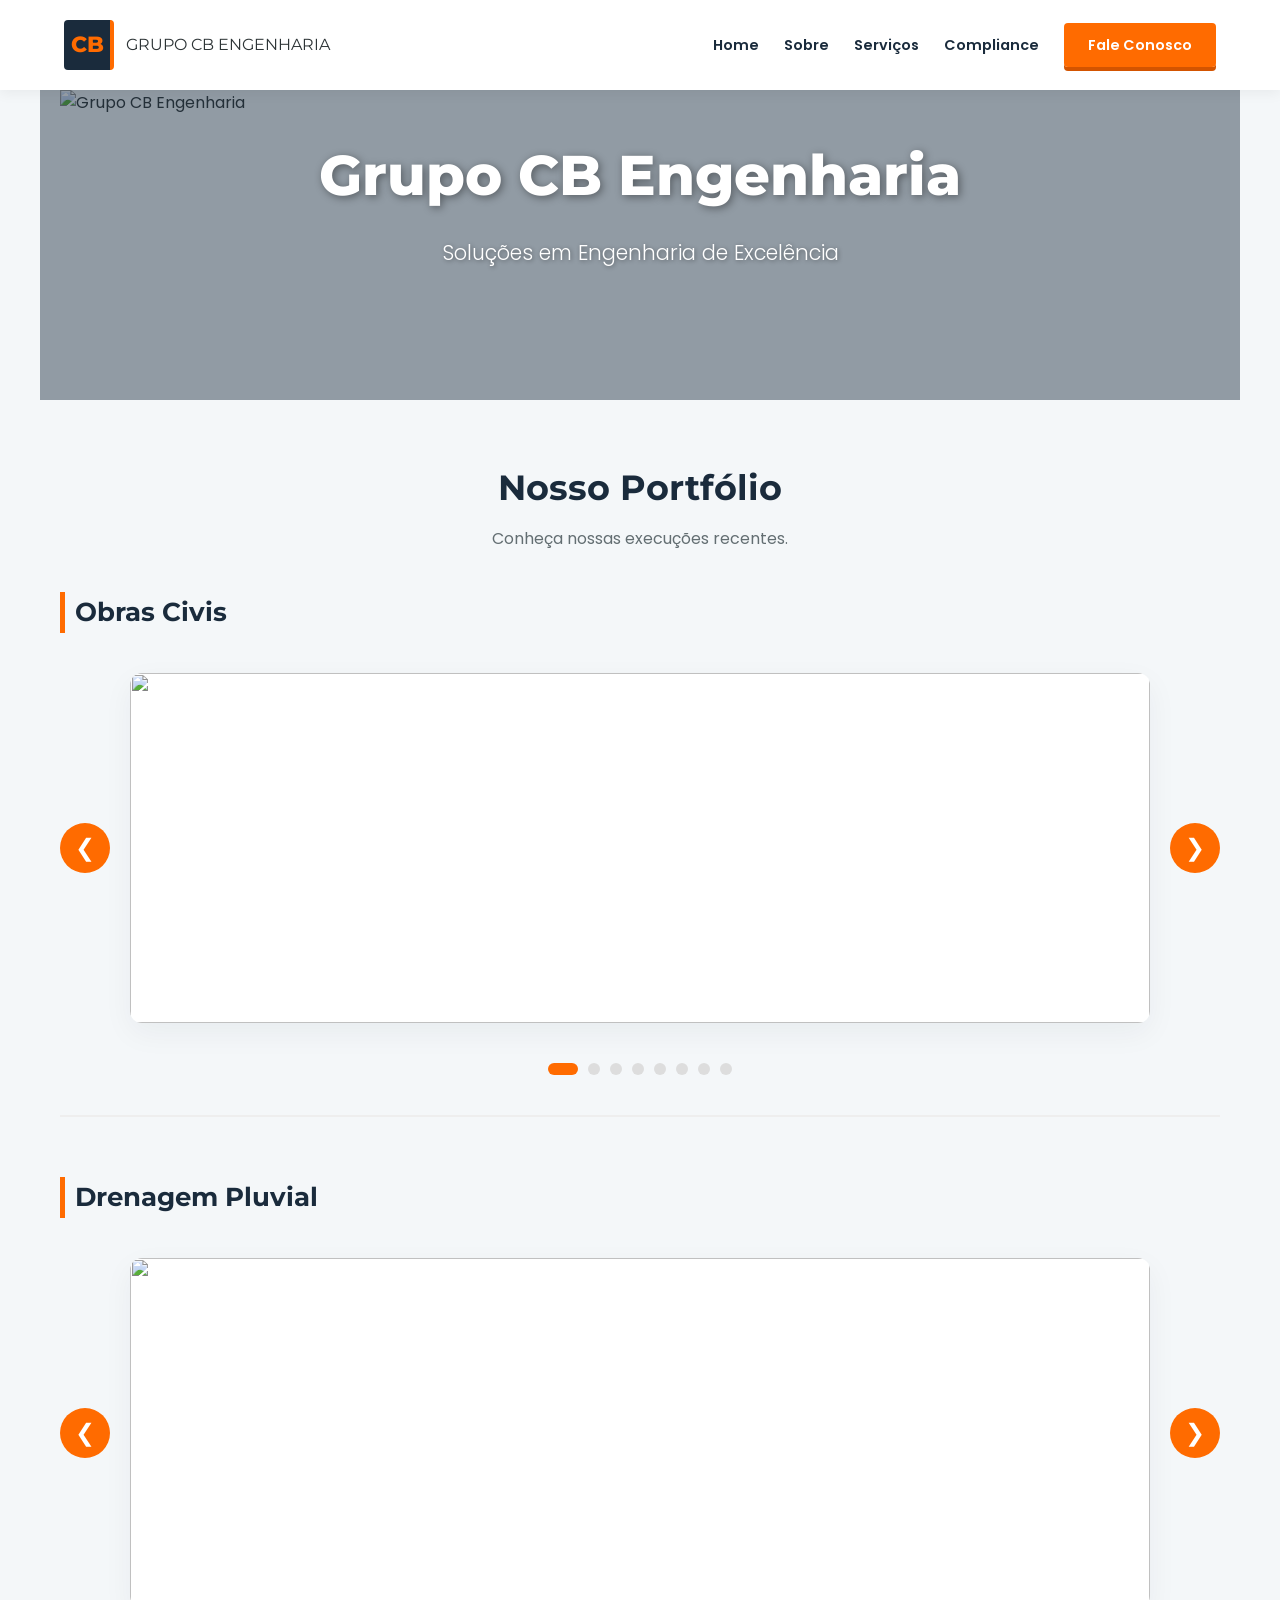
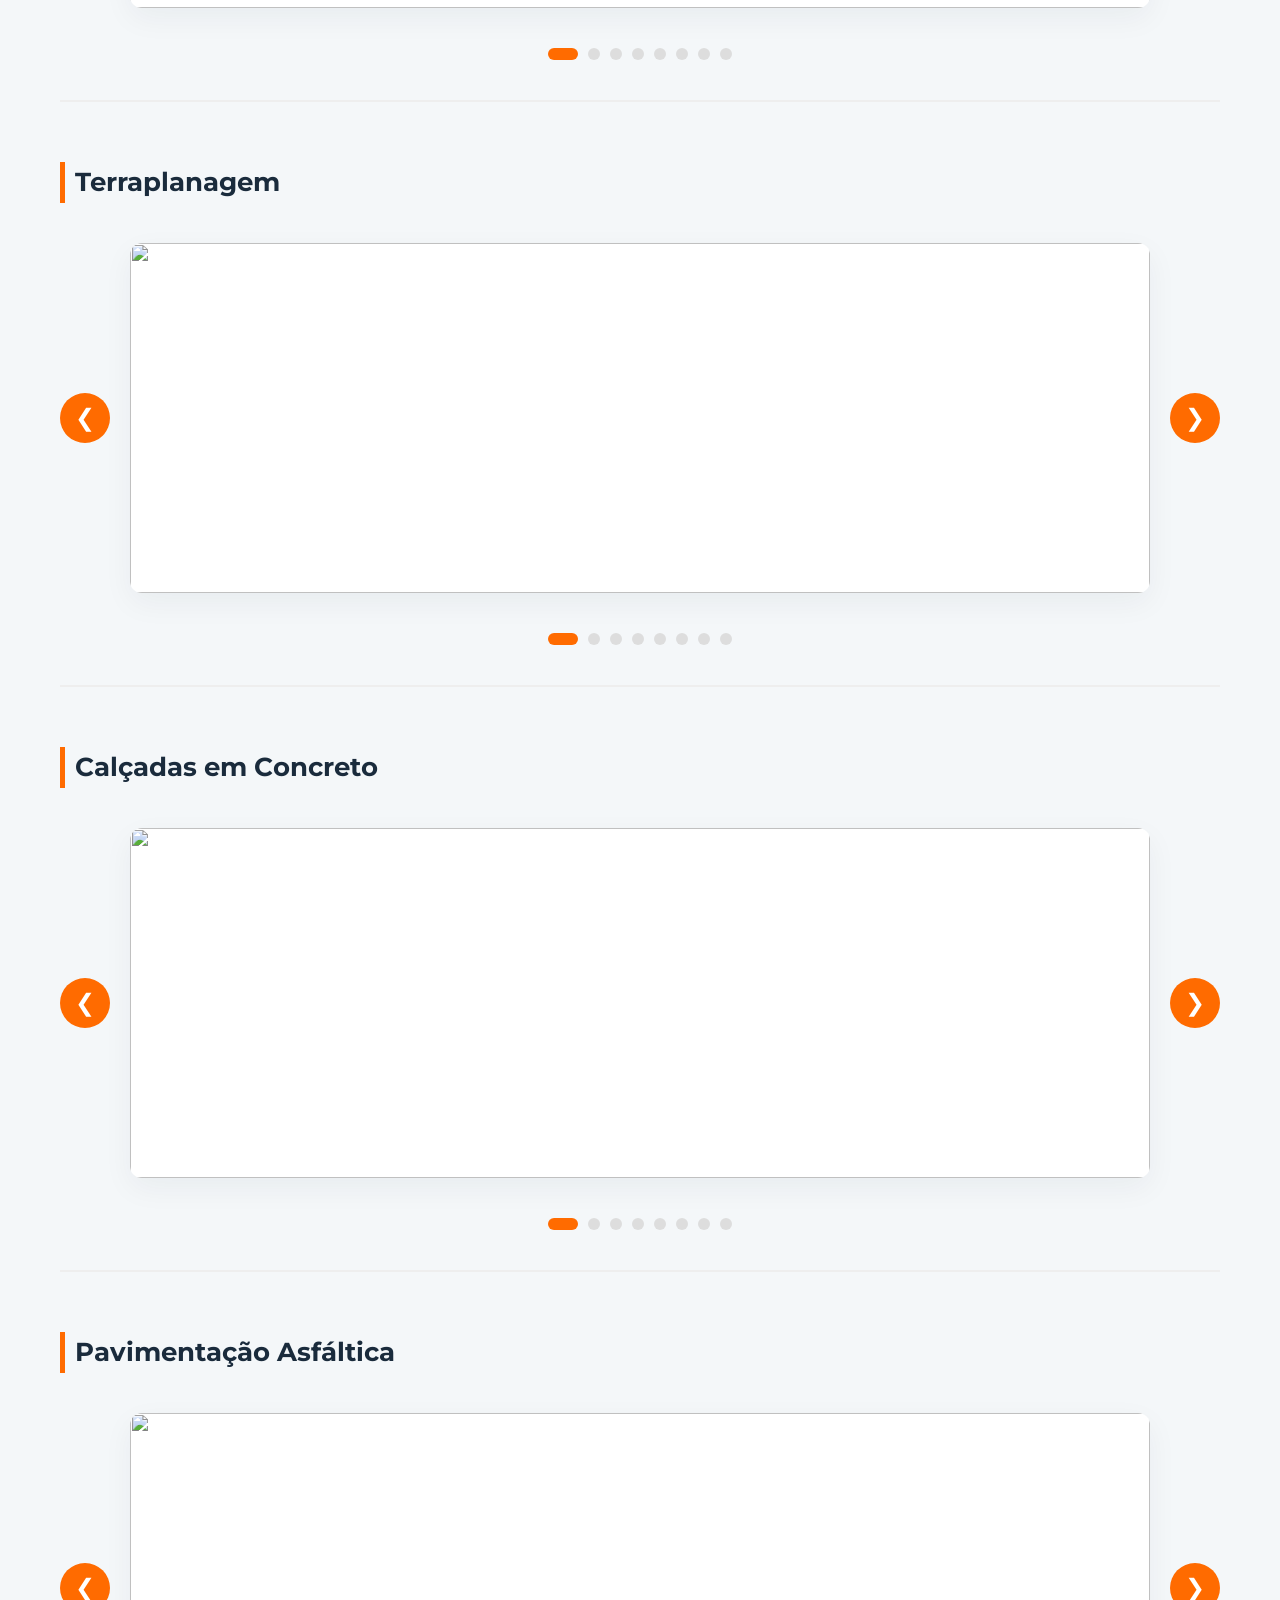
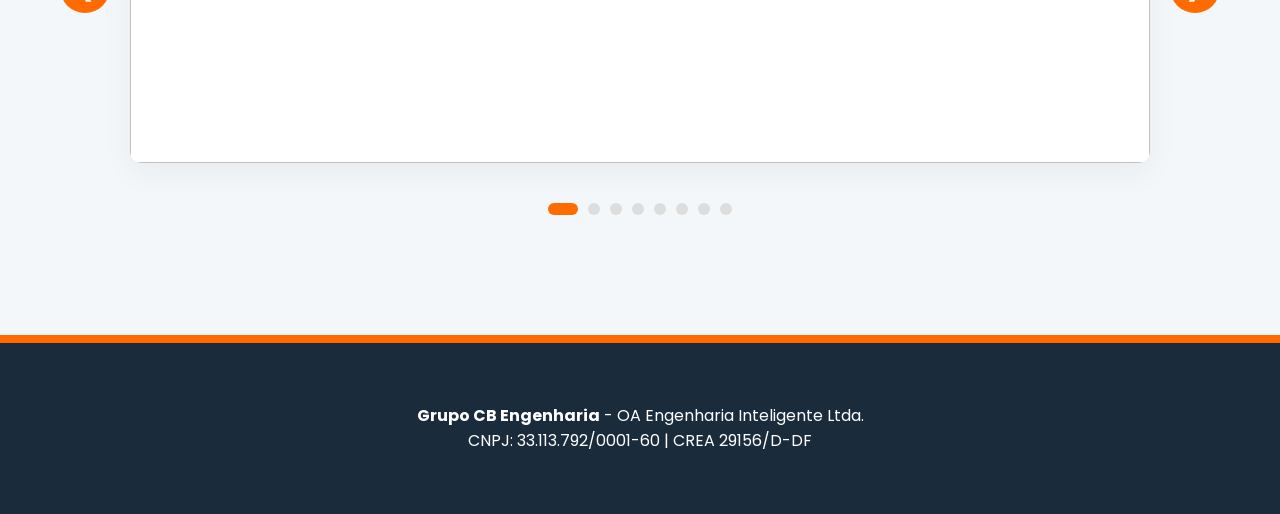
==== index.html @ 95f7a1bd "Create index.html" ====
<!DOCTYPE html>
<html lang="pt-br">
<head>
  <meta charset="UTF-8">
  <meta name="viewport" content="width=device-width, initial-scale=1.0">
  <title>Portfólio de Obras Técnicas | Grupo CB Engenharia</title>
  <link rel="stylesheet" href="css/style.css">
</head>
<body>

<header>
  <nav>
    <div class="logo">
      <span class="logo-box">CB</span> Grupo CB Engenharia
    </div>

    <ul class="nav-links">
      <li><a href="index.html">Home</a></li>
      <li><a href="sobre.html">Sobre</a></li>
      <li><a href="servicos.html">Serviços</a></li>
      <li><a href="compliance.html">Compliance</a></li>
      <li><a href="contato.html" class="cta-nav">Fale Conosco</a></li>
    </ul>

    <!-- HAMBURGUER -->
    <div class="hamburger" onclick="toggleMenu()">
      <span></span>
      <span></span>
      <span></span>
    </div>
  </nav>
</header>

<!-- BANNER -->
<section class="banner">
  <img src="img/banner.jpeg" alt="Grupo CB Engenharia">
  <div class="banner-overlay">
    <h1>Grupo CB Engenharia</h1>
    <p>Soluções em Engenharia de Excelência</p>
  </div>
</section>

<section>
  <h2>Nosso Portfólio</h2>
  <p class="section-subtitle">Conheça nossas execuções recentes.</p>

  <!-- OBRAS CIVIS -->
  <div class="portfolio-group">
    <h3 class="group-title">Obras Civis</h3>
    <div class="carousel-container">
      <button class="carousel-btn prev" onclick="moveCarousel(-1,'carousel-1')">❮</button>
      <div class="carousel-wrapper">
        <div class="carousel" id="carousel-1">
          <div class="carousel-item"><img src="img/obras-civis-01.jpeg"></div>
          <div class="carousel-item"><img src="img/obras-civis-02.jpeg"></div>
          <div class="carousel-item"><img src="img/obras-civis-03.jpeg"></div>
          <div class="carousel-item"><img src="img/obras-civis-04.jpeg"></div>
          <div class="carousel-item"><img src="img/obras-civis-05.jpeg"></div>
          <div class="carousel-item"><img src="img/obras-civis-06.jpeg"></div>
          <div class="carousel-item"><img src="img/obras-civis-07.jpeg"></div>
          <div class="carousel-item"><img src="img/obras-civis-08.jpeg"></div>
        </div>
      </div>
      <button class="carousel-btn next" onclick="moveCarousel(1,'carousel-1')">❯</button>
    </div>
    <div class="carousel-indicators" id="indicators-1"></div>
  </div>

  <!-- DRENAGEM -->
  <div class="portfolio-group">
    <h3 class="group-title">Drenagem Pluvial</h3>
    <div class="carousel-container">
      <button class="carousel-btn prev" onclick="moveCarousel(-1,'carousel-2')">❮</button>
      <div class="carousel-wrapper">
        <div class="carousel" id="carousel-2">
          <div class="carousel-item"><img src="img/drenagem-01.jpeg"></div>
          <div class="carousel-item"><img src="img/drenagem-02.jpeg"></div>
          <div class="carousel-item"><img src="img/drenagem-03.jpeg"></div>
          <div class="carousel-item"><img src="img/drenagem-04.jpeg"></div>
          <div class="carousel-item"><img src="img/drenagem-05.jpeg"></div>
          <div class="carousel-item"><img src="img/drenagem-06.jpeg"></div>
          <div class="carousel-item"><img src="img/drenagem-07.jpeg"></div>
          <div class="carousel-item"><img src="img/drenagem-08.jpeg"></div>
        </div>
      </div>
      <button class="carousel-btn next" onclick="moveCarousel(1,'carousel-2')">❯</button>
    </div>
    <div class="carousel-indicators" id="indicators-2"></div>
  </div>

  <!-- TERRAPLANAGEM -->
  <div class="portfolio-group">
    <h3 class="group-title">Terraplanagem</h3>
    <div class="carousel-container">
      <button class="carousel-btn prev" onclick="moveCarousel(-1,'carousel-3')">❮</button>
      <div class="carousel-wrapper">
        <div class="carousel" id="carousel-3">
          <div class="carousel-item"><img src="img/terraplanagem-01.jpeg"></div>
          <div class="carousel-item"><img src="img/terraplanagem-02.jpeg"></div>
          <div class="carousel-item"><img src="img/terraplanagem-03.jpeg"></div>
          <div class="carousel-item"><img src="img/terraplanagem-04.jpeg"></div>
          <div class="carousel-item"><img src="img/terraplanagem-05.jpeg"></div>
          <div class="carousel-item"><img src="img/terraplanagem-06.jpeg"></div>
          <div class="carousel-item"><img src="img/terraplanagem-07.jpeg"></div>
          <div class="carousel-item"><img src="img/terraplanagem-08.jpeg"></div>
        </div>
      </div>
      <button class="carousel-btn next" onclick="moveCarousel(1,'carousel-3')">❯</button>
    </div>
    <div class="carousel-indicators" id="indicators-3"></div>
  </div>

  <!-- CALÇADAS -->
  <div class="portfolio-group">
    <h3 class="group-title">Calçadas em Concreto</h3>
    <div class="carousel-container">
      <button class="carousel-btn prev" onclick="moveCarousel(-1,'carousel-4')">❮</button>
      <div class="carousel-wrapper">
        <div class="carousel" id="carousel-4">
          <div class="carousel-item"><img src="img/calcadas-01.jpeg"></div>
          <div class="carousel-item"><img src="img/calcadas-02.jpeg"></div>
          <div class="carousel-item"><img src="img/calcadas-03.jpeg"></div>
          <div class="carousel-item"><img src="img/calcadas-04.jpeg"></div>
          <div class="carousel-item"><img src="img/calcadas-05.jpeg"></div>
          <div class="carousel-item"><img src="img/calcadas-06.jpeg"></div>
          <div class="carousel-item"><img src="img/calcadas-07.jpeg"></div>
          <div class="carousel-item"><img src="img/calcadas-08.jpeg"></div>
        </div>
      </div>
      <button class="carousel-btn next" onclick="moveCarousel(1,'carousel-4')">❯</button>
    </div>
    <div class="carousel-indicators" id="indicators-4"></div>
  </div>

  <!-- ASFALTO -->
  <div class="portfolio-group">
    <h3 class="group-title">Pavimentação Asfáltica</h3>
    <div class="carousel-container">
      <button class="carousel-btn prev" onclick="moveCarousel(-1,'carousel-5')">❮</button>
      <div class="carousel-wrapper">
        <div class="carousel" id="carousel-5">
          <div class="carousel-item"><img src="img/asfalto-01.jpeg"></div>
          <div class="carousel-item"><img src="img/asfalto-02.jpeg"></div>
          <div class="carousel-item"><img src="img/asfalto-03.jpeg"></div>
          <div class="carousel-item"><img src="img/asfalto-04.jpeg"></div>
          <div class="carousel-item"><img src="img/asfalto-05.jpeg"></div>
          <div class="carousel-item"><img src="img/asfalto-06.jpeg"></div>
          <div class="carousel-item"><img src="img/asfalto-07.jpeg"></div>,.mkpç0lo9kp0kp0o9
          <div class="carousel-item"><img src="img/asfalto-08.jpeg"></div>.;,.; ,.
        </div>
      </div>
      <button class="carousel-btn next" onclick="moveCarousel(1,'carousel-5')">❯</button>
    </div>
    <div class="carousel-indicators" id="indicators-5"></div>
  </div>
</section>

<footer>
  <p><strong>Grupo CB Engenharia</strong> - OA Engenharia Inteligente Ltda.</p>
  <p>CNPJ: 33.113.792/0001-60 | CREA 29156/D-DF</p>
</footer>

<script src="js/carousel.js"></script>

<script>
  function toggleMenu() {
    document.querySelector('.nav-links').classList.toggle('active');
  }
</script>

</body>
</html>
---- css/style.css ----
/* style.css - Grupo CB Engenharia */

/* 1. Importação de Fontes */
@import url('https://fonts.googleapis.com/css2?family=Montserrat:wght@700;800&family=Poppins:wght@300;400;600&display=swap');

/* 2. Variáveis de Cor e Estilo */
:root {
    --primary: #1A2B3C;
    --secondary: #FF6B00;
    --bg-light: #F4F7F9;
    --white: #FFFFFF;
    --text-dark: #2D3436;
    --text-muted: #636E72;
    --shadow: 0 10px 30px rgba(26, 43, 60, 0.05);
    --transition: all 0.3s ease;
}

/* 3. Reset e Estilos Base */
* { 
    margin: 0; 
    padding: 0; 
    box-sizing: border-box; 
}

body {
    font-family: 'Poppins', sans-serif;
    background-color: var(--bg-light);
    color: var(--text-dark);
    line-height: 1.6;
    overflow-x: hidden;
}

/* 4. Header & Navegação */
header {
    background: var(--white);
    box-shadow: 0 4px 12px rgba(0,0,0,0.05);
    position: sticky;
    top: 0;
    z-index: 1000;
}

nav {
    display: flex;
    justify-content: space-between;
    align-items: center;
    padding: 0 5%;
    height: 90px;
    max-width: 1300px;
    margin: 0 auto;
}

/* Logo Corporativa */
.logo {
    display: flex;
    align-items: center;
    gap: 12px;
    font-family: 'Montserrat', sans-serif;
    text-transform: uppercase;
    text-decoration: none;
}

.logo-box {
    background: var(--primary);
    color: var(--secondary);
    width: 50px;
    height: 50px;
    display: flex;
    align-items: center;
    justify-content: center;
    font-size: 1.4rem;
    font-weight: 800;
    border-radius: 4px;
    border-right: 4px solid var(--secondary);
}

.logo-text {
    line-height: 1.1;
    color: var(--primary);
    font-weight: 800;
    font-size: 1.3rem;
    letter-spacing: -1px;
}

.logo-text span {
    display: block;
    font-size: 0.75rem;
    font-weight: 400;
    letter-spacing: 2px;
    color: var(--secondary);
}

/* Menu */
.nav-links {
    display: flex;
    list-style: none;
    gap: 25px;
    align-items: center;
}

.nav-links a {
    text-decoration: none;
    color: var(--primary);
    font-weight: 600;
    font-size: 0.9rem;
    transition: var(--transition);
    position: relative;
}

.nav-links a:not(.cta-nav)::after {
    content: '';
    position: absolute;
    width: 0;
    height: 2px;
    bottom: -5px;
    left: 0;
    background-color: var(--secondary);
    transition: var(--transition);
}

.nav-links a:hover { color: var(--secondary); }
.nav-links a:hover::after { width: 100%; }

.cta-nav {
    background: var(--secondary);
    color: var(--white) !important;
    padding: 12px 24px;
    border-radius: 4px;
    font-weight: 600;
    box-shadow: 0 4px 0 #d35400;
}

/* 5. Seções e Estrutura */
section {
    max-width: 1200px;
    margin: 60px auto;
    padding: 0 20px;
}

h2 {
    font-family: 'Montserrat', sans-serif;
    font-weight: 700;
    font-size: 2.2rem;
    color: var(--primary);
    text-align: center;
    margin-bottom: 10px;
}

.section-subtitle {
    text-align: center;
    color: var(--text-muted);
    max-width: 600px;
    margin: 0 auto 40px;
    font-size: 1rem;
}

/* 6. GRID DE OBRAS (ESTILO QUADRADINHO) */
.obras-container {
    display: grid;
    grid-template-columns: repeat(auto-fill, minmax(220px, 1fr));
    gap: 20px;
}

.card-obra {
    background: var(--white);
    border-radius: 12px;
    overflow: hidden;
    box-shadow: var(--shadow);
    transition: var(--transition);
    border: 1px solid #eee;
}

.card-obra:hover {
    transform: translateY(-5px);
    border-color: var(--secondary);
}

.card-obra img {
    width: 100%;
    aspect-ratio: 1 / 1;
    object-fit: cover;
    display: block;
}

.card-obra-content {
    padding: 15px;
    text-align: center;
}

.card-obra-content h3 {
    font-size: 0.95rem;
    color: var(--primary);
    font-family: 'Montserrat', sans-serif;
    margin-bottom: 5px;
}

.card-obra-content p {
    font-size: 0.8rem;
    color: var(--text-muted);
}

/* 7. GRID DE SERVIÇOS (ESTILO CORPORATIVO) */
.grid-servicos {
    display: grid;
    grid-template-columns: repeat(auto-fit, minmax(300px, 1fr));
    gap: 30px;
}

.card-servico {
    background: var(--white);
    padding: 40px;
    border-radius: 8px;
    box-shadow: var(--shadow);
    transition: var(--transition);
    border-left: 5px solid var(--primary);
    position: relative;
    overflow: hidden;
}

.card-servico:hover {
    border-left-color: var(--secondary);
    transform: translateX(5px);
}

.servico-number {
    font-family: 'Montserrat', sans-serif;
    font-size: 5rem;
    font-weight: 800;
    color: rgba(26, 43, 60, 0.03);
    position: absolute;
    top: -5px;
    right: 10px;
    z-index: 1;
}

/* 8. Formulário e Outros */
.info-box {
    background: var(--white);
    padding: 40px;
    border-radius: 8px;
    box-shadow: var(--shadow);
}

form {
    display: flex;
    flex-direction: column;
    gap: 15px;
}

input, textarea {
    padding: 15px;
    border: 1px solid #ddd;
    border-radius: 4px;
    font-family: inherit;
}

button.submit {
    background: var(--primary);
    color: var(--white);
    border: none;
    padding: 15px;
    border-radius: 4px;
    cursor: pointer;
    font-weight: 600;
    transition: var(--transition);
}

button.submit:hover { background: var(--secondary); }

/* 9. Footer */
footer {
    background: var(--primary);
    color: var(--white);
    padding: 60px 20px;
    text-align: center;
    margin-top: 80px;
    border-top: 8px solid var(--secondary);
}

/* 10. Responsividade */
.hamburger { display: none; cursor: pointer; flex-direction: column; gap: 6px; }
.hamburger span { width: 30px; height: 3px; background: var(--primary); border-radius: 2px; }

@media (max-width: 992px) {
    .hamburger { display: flex; }
    .nav-links {
        display: none;
        flex-direction: column;
        position: absolute;
        top: 90px;
        left: 0;
        width: 100%;
        background: var(--white);
        padding: 40px;
        box-shadow: 0 10px 20px rgba(0,0,0,0.1);
        z-index: 100;
    }
    .nav-links.active { display: flex; }
}

/* Scroll lateral apenas em telas muito pequenas (celulares) */
@media (max-width: 600px) {
    .obras-container {
        display: flex;
        overflow-x: auto;
        scroll-snap-type: x mandatory;
        padding-bottom: 20px;
        gap: 15px;
    }
    .card-obra {
        min-width: 200px;
        scroll-snap-align: start;
    }
    /* Estilização da barrinha de scroll */
    .obras-container::-webkit-scrollbar { height: 4px; }
    .obras-container::-webkit-scrollbar-thumb { background: var(--secondary); border-radius: 10px; }
}


/* 11. BANNER RESPONSIVO */
.banner {
    position: relative;
    width: 100%;
    height: 500px;
    overflow: hidden;
    margin-top: -90px;
    padding-top: 90px;
}

.banner img {
    width: 100%;
    height: 100%;
    object-fit: cover;
    display: block;
}

.banner-overlay {
    position: absolute;
    top: 0;
    left: 0;
    width: 100%;
    height: 100%;
    background: rgba(26, 43, 60, 0.5);
    display: flex;
    flex-direction: column;
    justify-content: center;
    align-items: center;
    text-align: center;
    color: var(--white);
    z-index: 10;
}

.banner-overlay h1 {
    font-family: 'Montserrat', sans-serif;
    font-size: 3.5rem;
    font-weight: 800;
    margin-bottom: 15px;
    text-shadow: 2px 2px 8px rgba(0, 0, 0, 0.3);
}

.banner-overlay p {
    font-size: 1.3rem;
    font-weight: 300;
    text-shadow: 1px 1px 4px rgba(0, 0, 0, 0.3);
}


/* 11. BANNER RESPONSIVO */
.banner {
    position: relative;
    width: 100%;
    height: 400px;
    overflow: hidden;
}

.banner img {
    width: 100%;
    height: 100%;
    object-fit: cover;
    display: block;
}

.banner-overlay {
    position: absolute;
    top: 0;
    left: 0;
    width: 100%;
    height: 100%;
    background: rgba(26, 43, 60, 0.45);
    display: flex;
    flex-direction: column;
    justify-content: center;
    align-items: center;
    text-align: center;
    color: var(--white);
    z-index: 10;
}

.banner-overlay h1 {
    font-family: 'Montserrat', sans-serif;
    font-size: 3.5rem;
    font-weight: 800;
    margin-bottom: 15px;
    text-shadow: 2px 2px 8px rgba(0, 0, 0, 0.4);
}

.banner-overlay p {
    font-size: 1.3rem;
    font-weight: 300;
    text-shadow: 1px 1px 4px rgba(0, 0, 0, 0.4);
}

/* 12. CARROUSEL */
.carousel-container {
    display: flex;
    align-items: center;
    gap: 20px;
    margin: 40px 0;
}

.carousel-wrapper {
    flex: 1;
    overflow: hidden;
    border-radius: 12px;
    box-shadow: var(--shadow);
}

.carousel {
    display: flex;
    transition: transform 0.5s ease-in-out;
}

.carousel-item {
    min-width: 100%;
    display: flex;
    flex-direction: column;
    background: var(--white);
}

.carousel-item img {
    width: 100%;
    height: 350px;
    object-fit: cover;
    display: block;
}

.carousel-content {
    padding: 25px;
    text-align: center;
    background: var(--white);
}

.carousel-content h3 {
    font-size: 1.3rem;
    color: var(--primary);
    font-family: 'Montserrat', sans-serif;
    margin-bottom: 8px;
}

.carousel-content p {
    font-size: 0.95rem;
    color: var(--text-muted);
}

.carousel-btn {
    background: var(--secondary);
    color: var(--white);
    border: none;
    width: 50px;
    height: 50px;
    border-radius: 50%;
    font-size: 1.5rem;
    cursor: pointer;
    display: flex;
    align-items: center;
    justify-content: center;
    transition: var(--transition);
    flex-shrink: 0;
}

.carousel-btn:hover {
    background: var(--primary);
    transform: scale(1.1);
}

/* Indicadores */
.carousel-indicators {
    display: flex;
    justify-content: center;
    gap: 10px;
    margin-top: 20px;
}

.indicator {
    width: 12px;
    height: 12px;
    border-radius: 50%;
    background: #ddd;
    cursor: pointer;
    transition: var(--transition);
}

.indicator.active {
    background: var(--secondary);
    width: 30px;
    border-radius: 6px;
}

/* Responsividade */
@media (max-width: 768px) {
    .banner {
        height: 300px;
    }
  .banner-overlay h1 {
        font-size: 2.2rem;
    }
  .banner-overlay p {
        font-size: 1rem;
    }
  .carousel-item img {
        height: 250px;
    }
  .carousel-btn {
        width: 40px;
        height: 40px;
        font-size: 1.2rem;
    }
  .carousel-container {
        gap: 10px;
    }
}

@media (max-width: 480px) {
    .banner {
        height: 200px;
    }
  .banner-overlay h1 {
        font-size: 1.6rem;
    }
  .banner-overlay p {
        font-size: 0.85rem;
    }
  .carousel-item img {
        height: 200px;
    }
  .carousel-content {
        padding: 15px;
    }
  .carousel-content h3 {
        font-size: 1rem;
    }
  .carousel-content p {
        font-size: 0.8rem;
    }
  .carousel-btn {
        width: 35px;
        height: 35px;
        font-size: 1rem;
    }
}

/* 13. GRUPOS DE PORTFÓLIO */
.portfolio-group {
    margin-bottom: 60px;
    padding-bottom: 40px;
    border-bottom: 2px solid #eee;
}

.portfolio-group:last-child {
    border-bottom: none;
}

.group-title {
    font-family: 'Montserrat', sans-serif;
    font-size: 1.6rem;
    color: var(--primary);
    margin-bottom: 25px;
    padding-left: 10px;
    border-left: 5px solid var(--secondary);
}

.carousel-content h4 {
    font-size: 1.1rem;
    color: var(--primary);
    font-family: 'Montserrat', sans-serif;
    margin-bottom: 5px;
}

@media (max-width: 768px) {
    .portfolio-group {
        margin-bottom: 40px;
        padding-bottom: 30px;
    }
  .group-title {
        font-size: 1.3rem;
    }
}
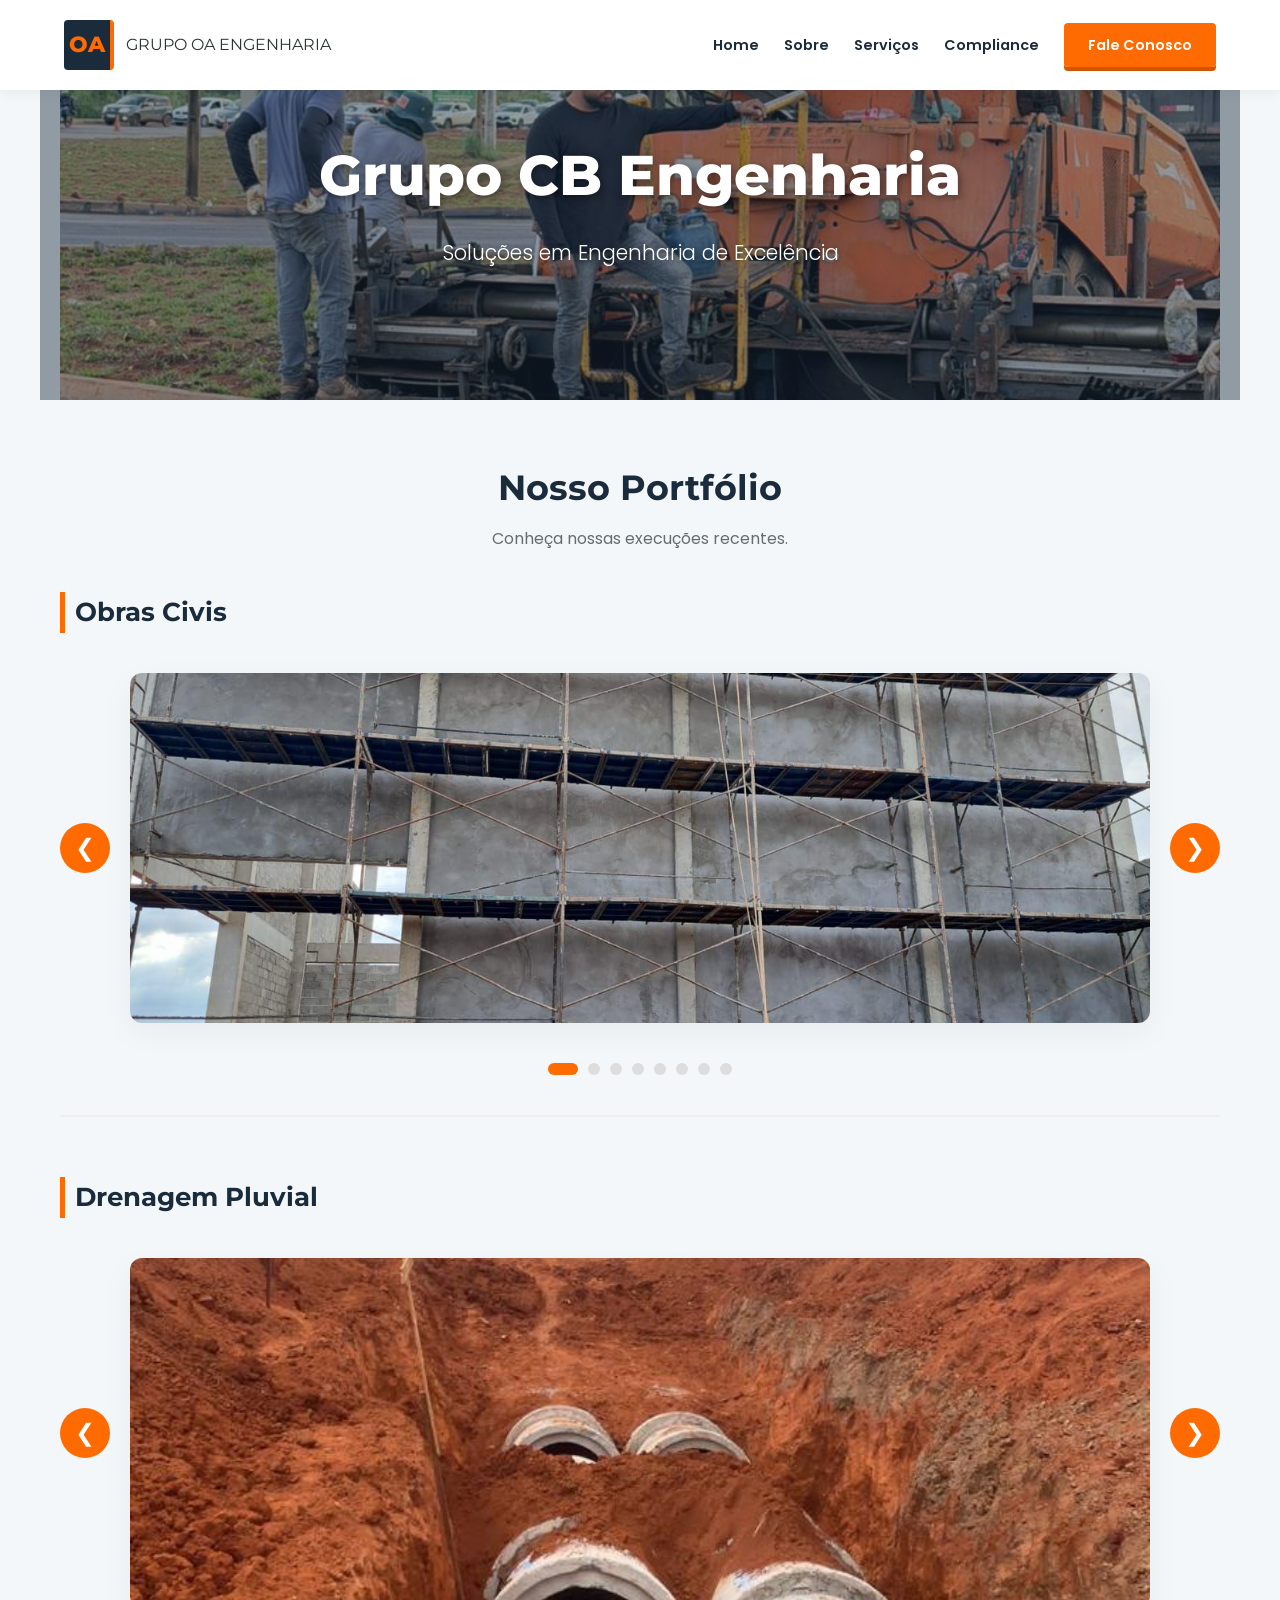
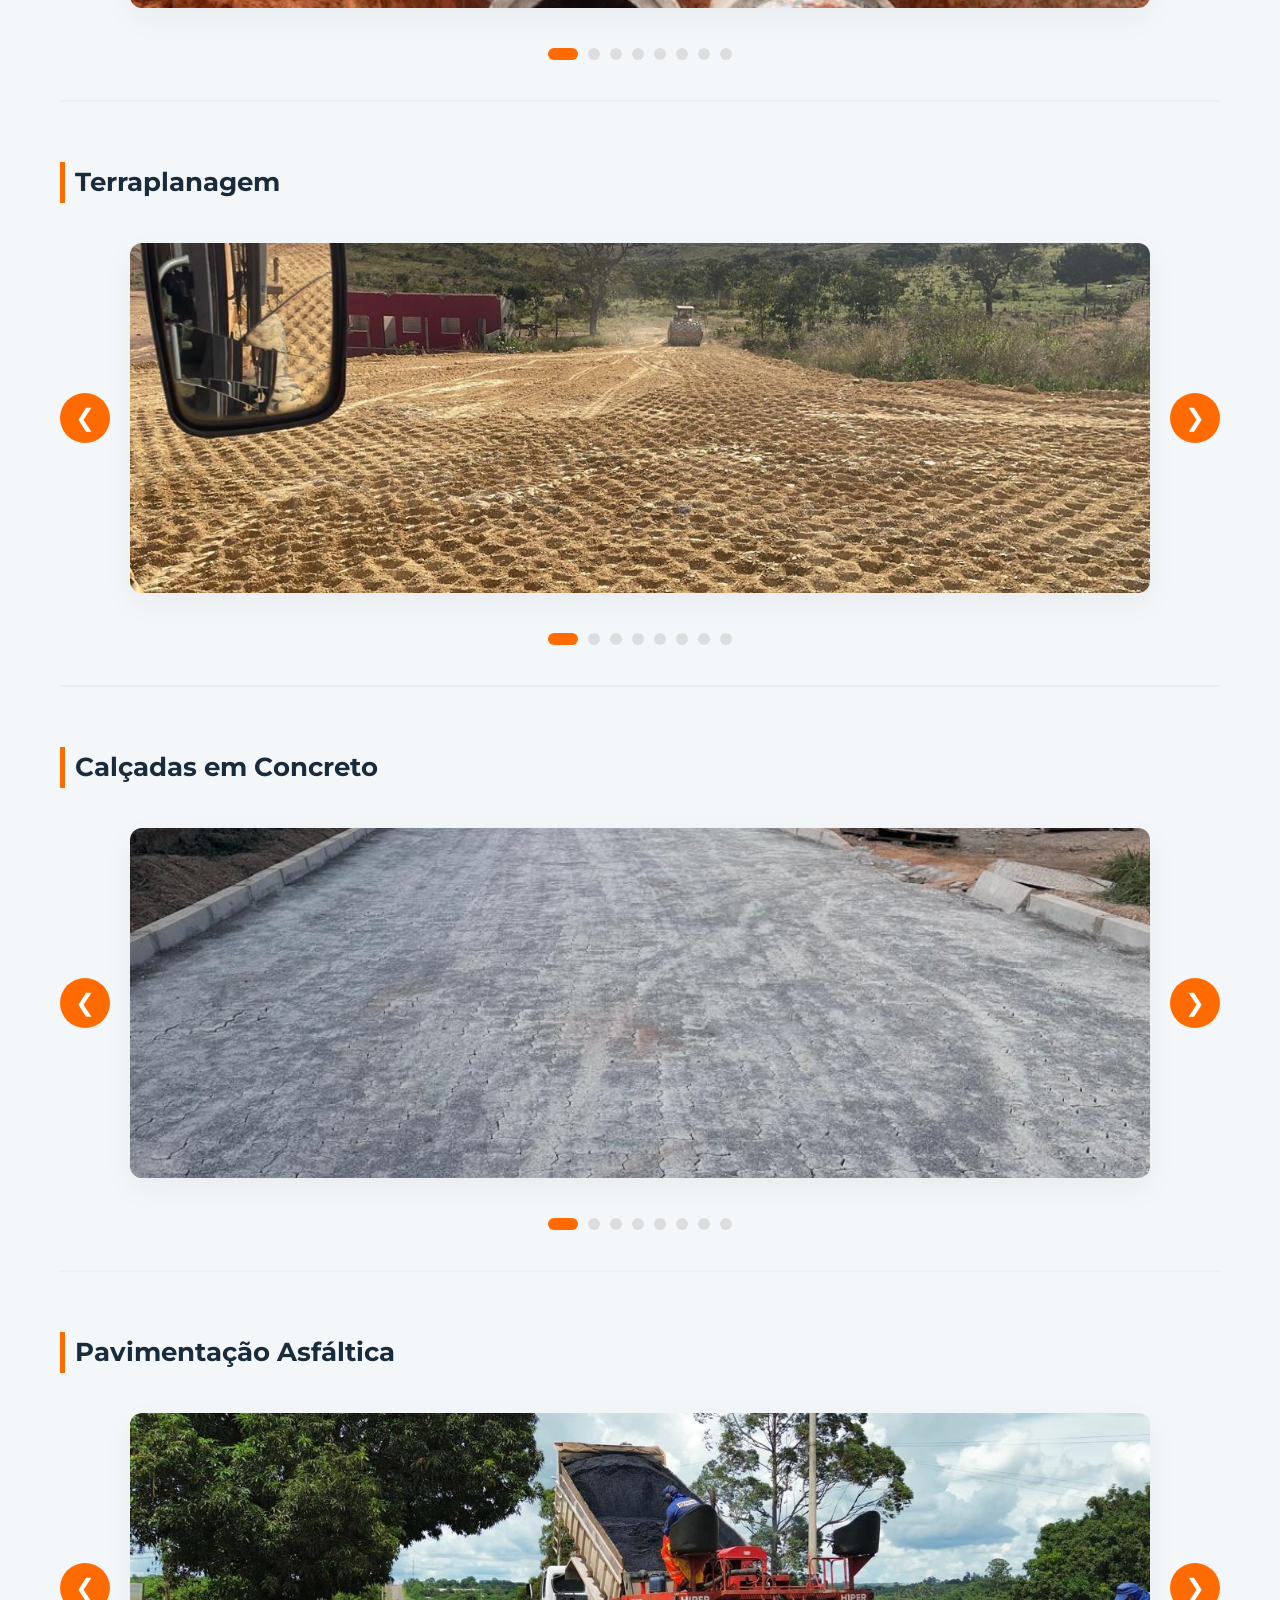
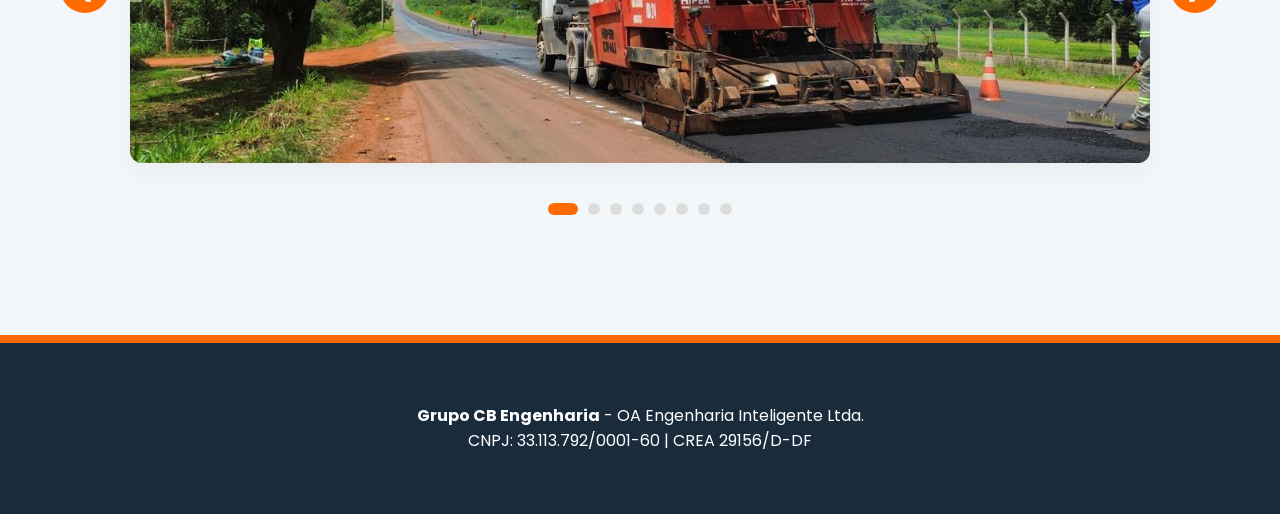
==== commit 8a0d0bf5: "Update index.html" ====
--- a/index.html
+++ b/index.html
@@ -3,7 +3,7 @@
 <head>
   <meta charset="UTF-8">
   <meta name="viewport" content="width=device-width, initial-scale=1.0">
-  <title>Portfólio de Obras Técnicas | Grupo CB Engenharia</title>
+  <title>Portfólio de Obras Técnicas | Grupo OA Engenharia</title>
   <link rel="stylesheet" href="css/style.css">
 </head>
 <body>
@@ -11,7 +11,7 @@
 <header>
   <nav>
     <div class="logo">
-      <span class="logo-box">CB</span> Grupo CB Engenharia
+      <span class="logo-box">OA</span> Grupo OA Engenharia
     </div>
 
     <ul class="nav-links">
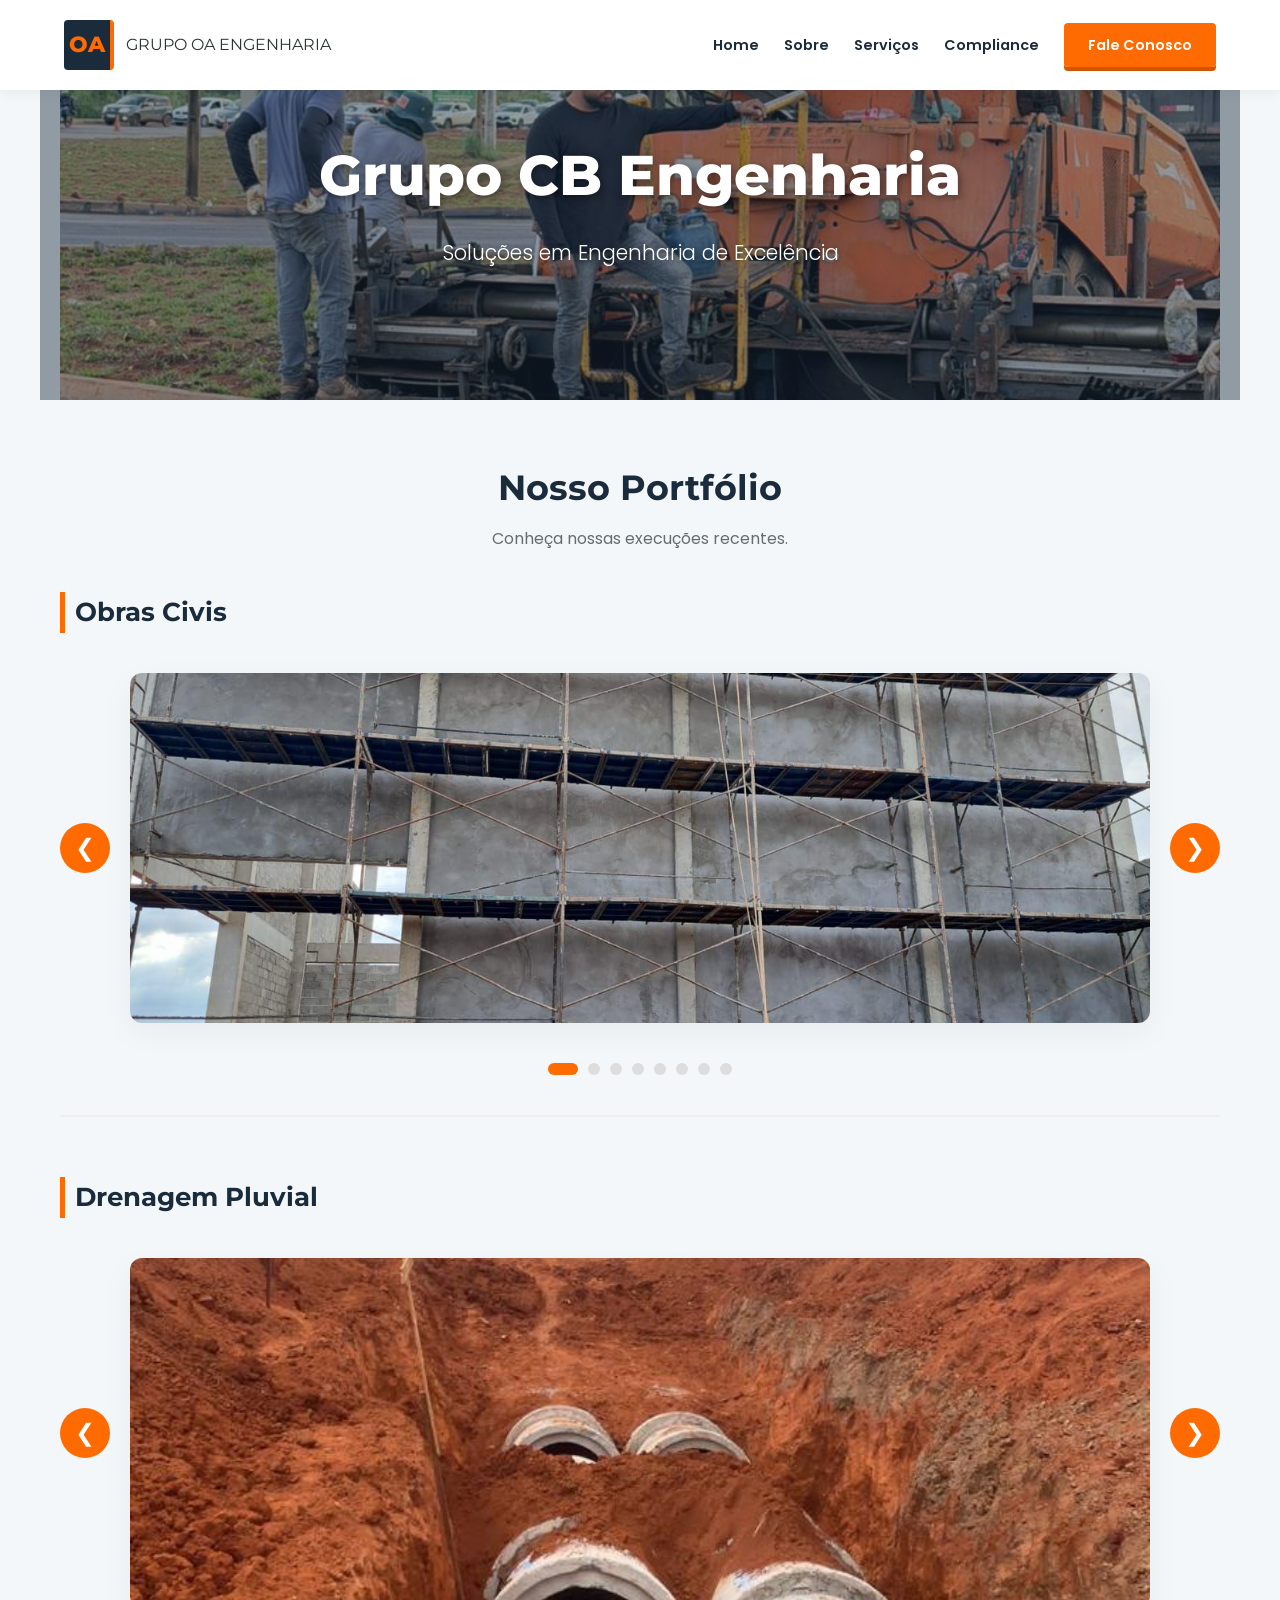
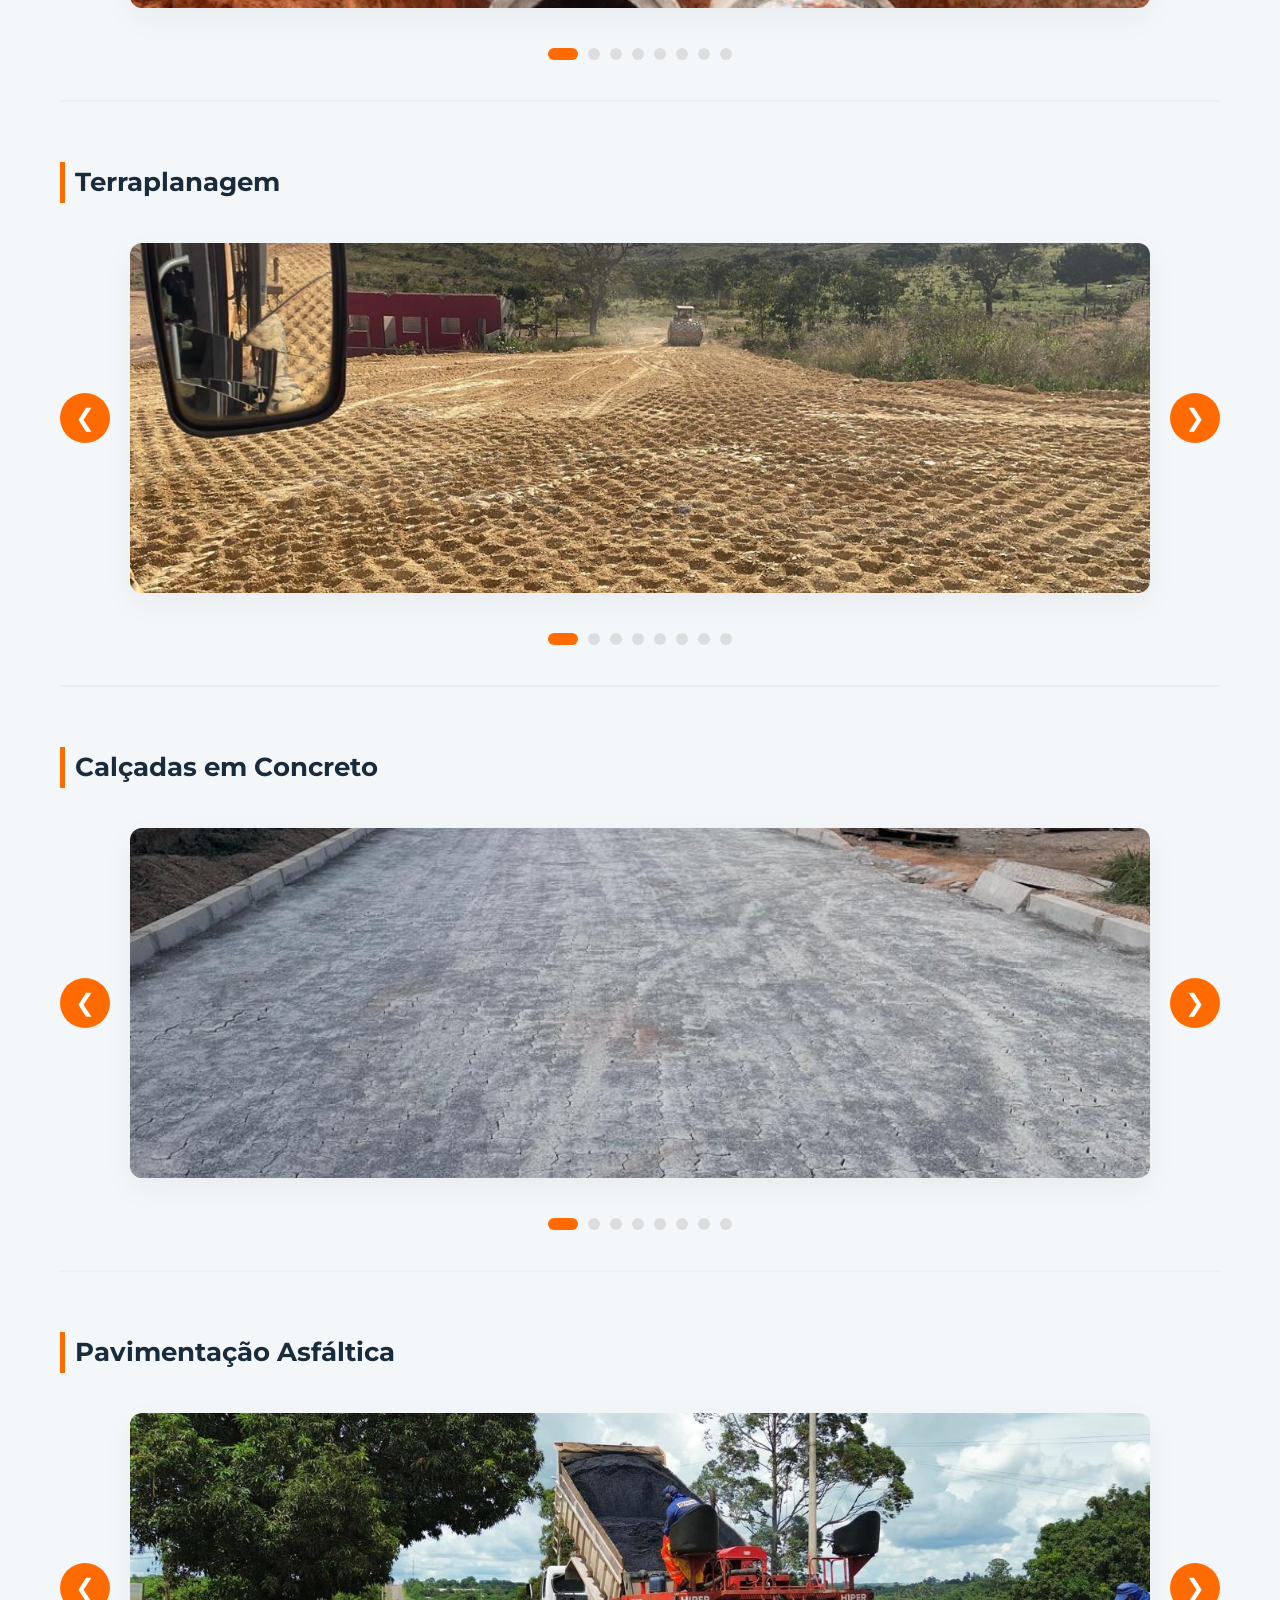
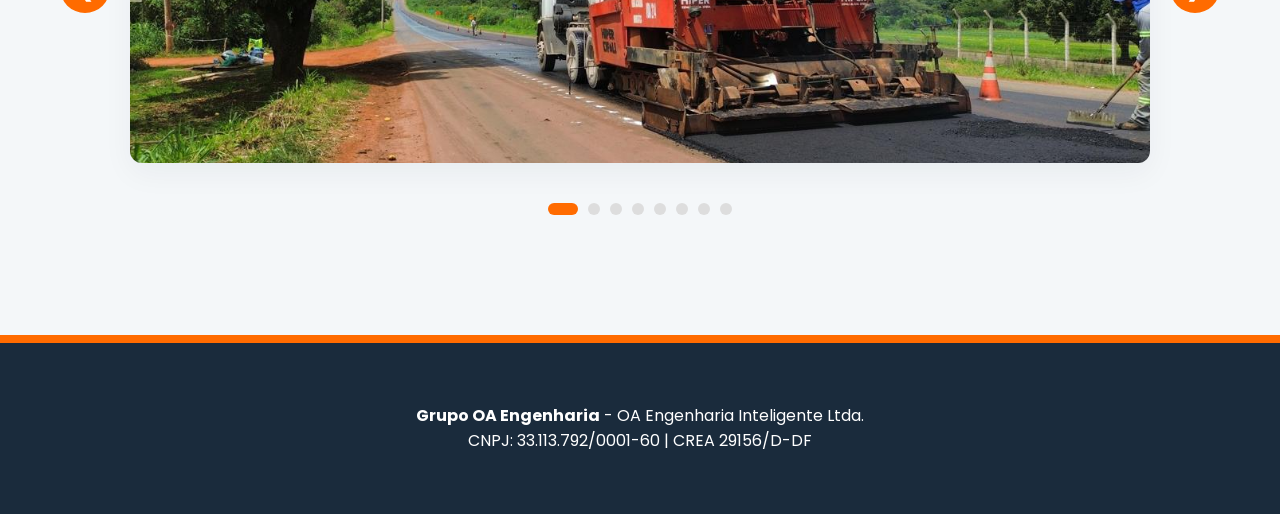
==== commit a034e501: "Update index.html" ====
--- a/index.html
+++ b/index.html
@@ -156,7 +156,7 @@
 </section>
 
 <footer>
-  <p><strong>Grupo CB Engenharia</strong> - OA Engenharia Inteligente Ltda.</p>
+  <p><strong>Grupo OA Engenharia</strong> - OA Engenharia Inteligente Ltda.</p>
   <p>CNPJ: 33.113.792/0001-60 | CREA 29156/D-DF</p>
 </footer>
 
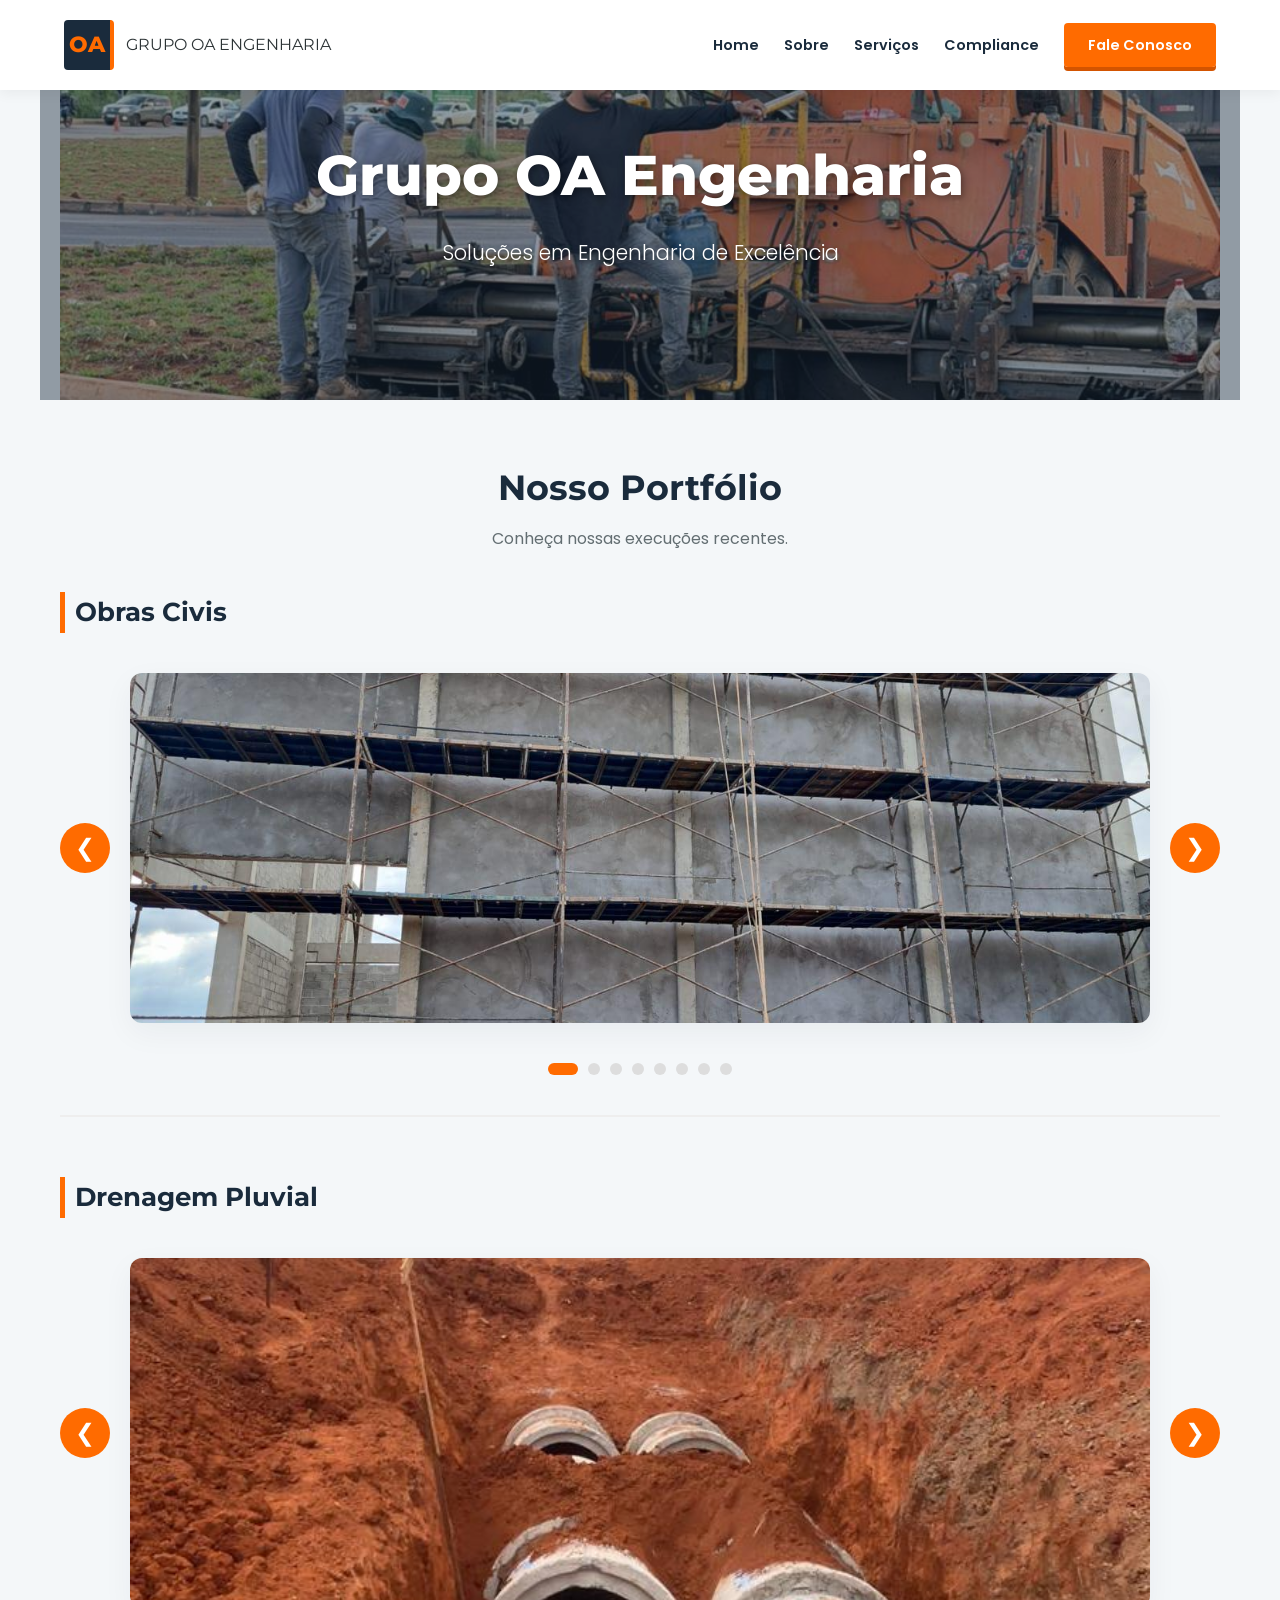
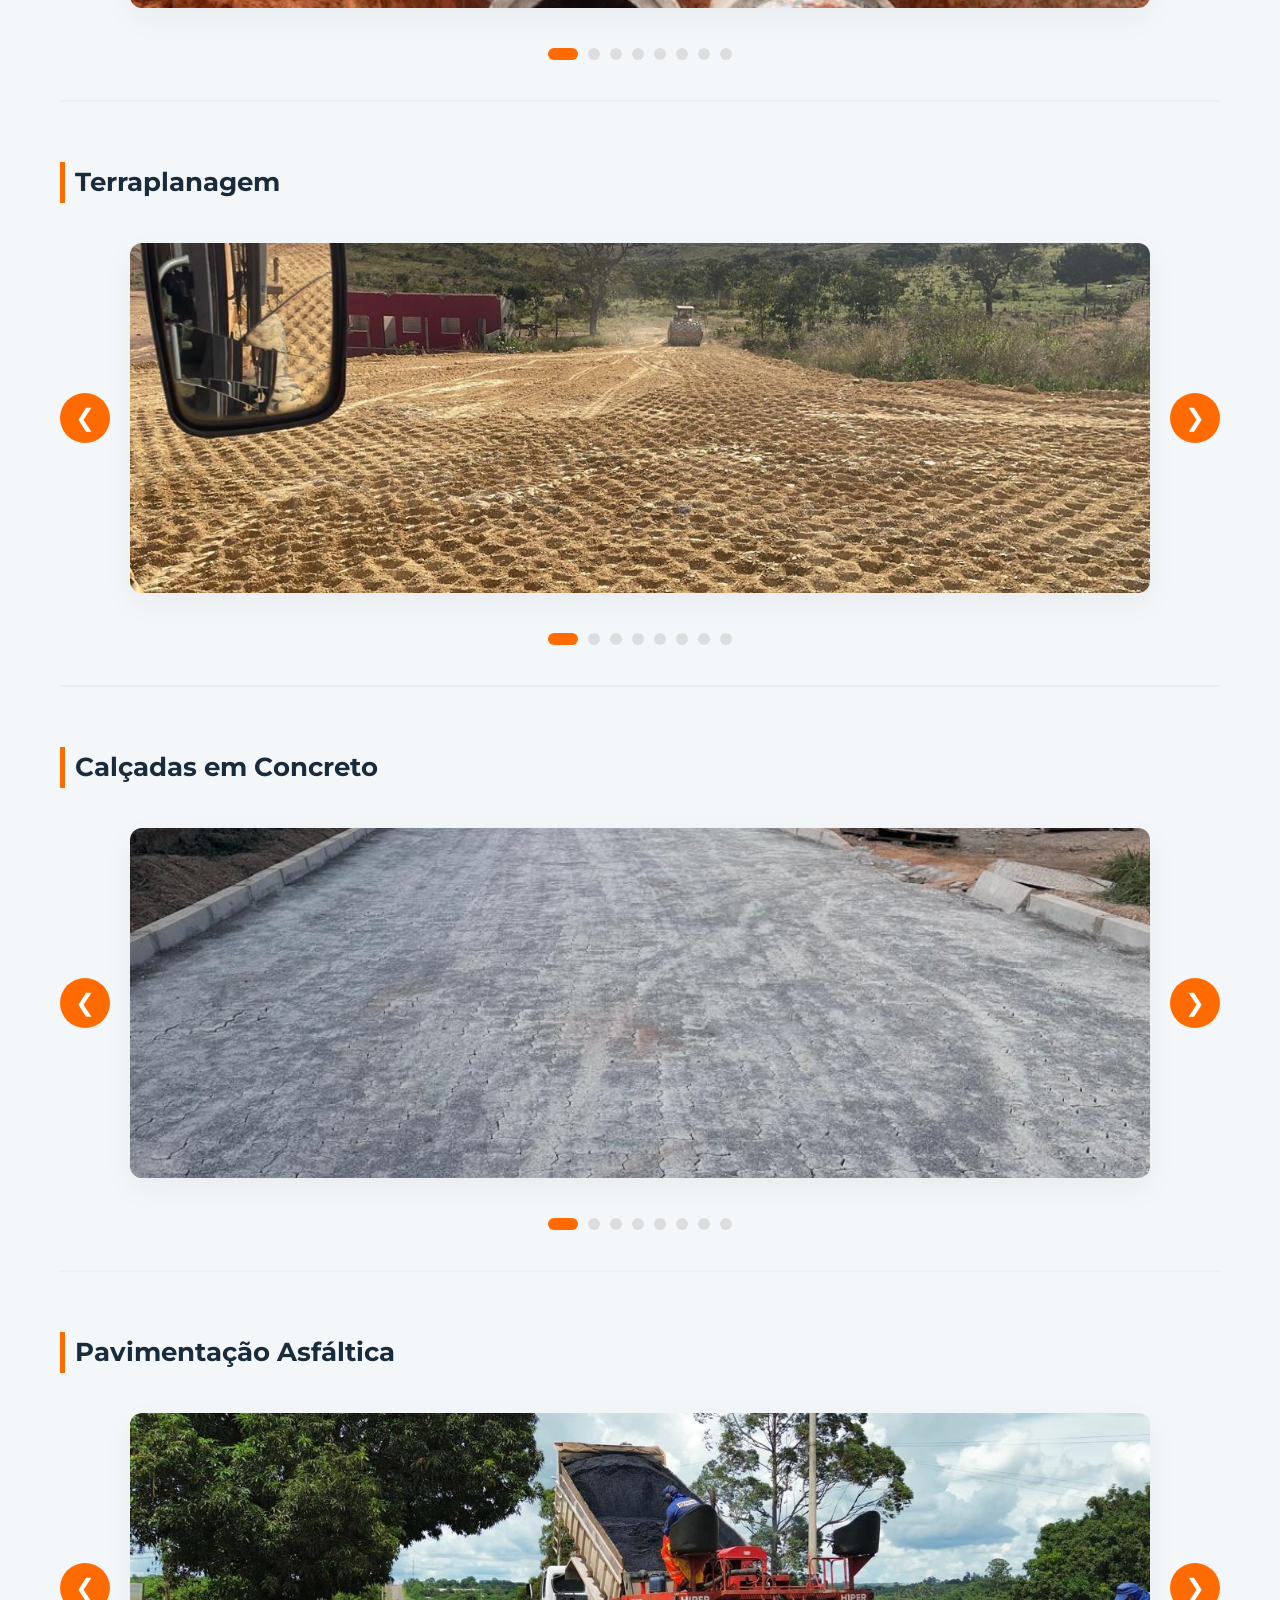
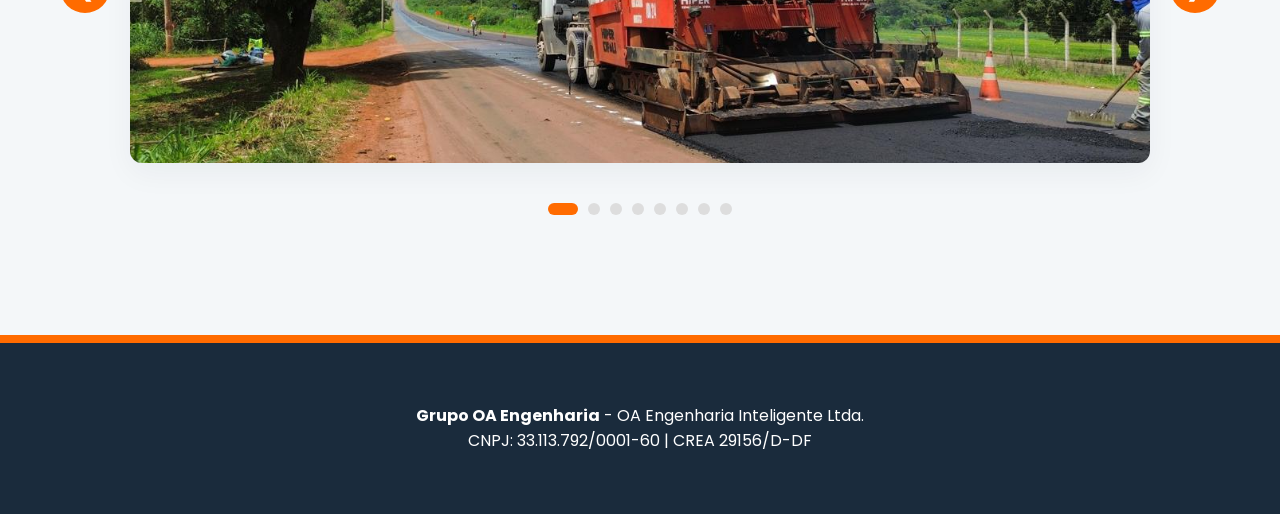
==== commit 67f110d6: "Update index.html" ====
--- a/index.html
+++ b/index.html
@@ -35,7 +35,7 @@
 <section class="banner">
   <img src="img/banner.jpeg" alt="Grupo CB Engenharia">
   <div class="banner-overlay">
-    <h1>Grupo CB Engenharia</h1>
+    <h1>Grupo OA Engenharia</h1>
     <p>Soluções em Engenharia de Excelência</p>
   </div>
 </section>
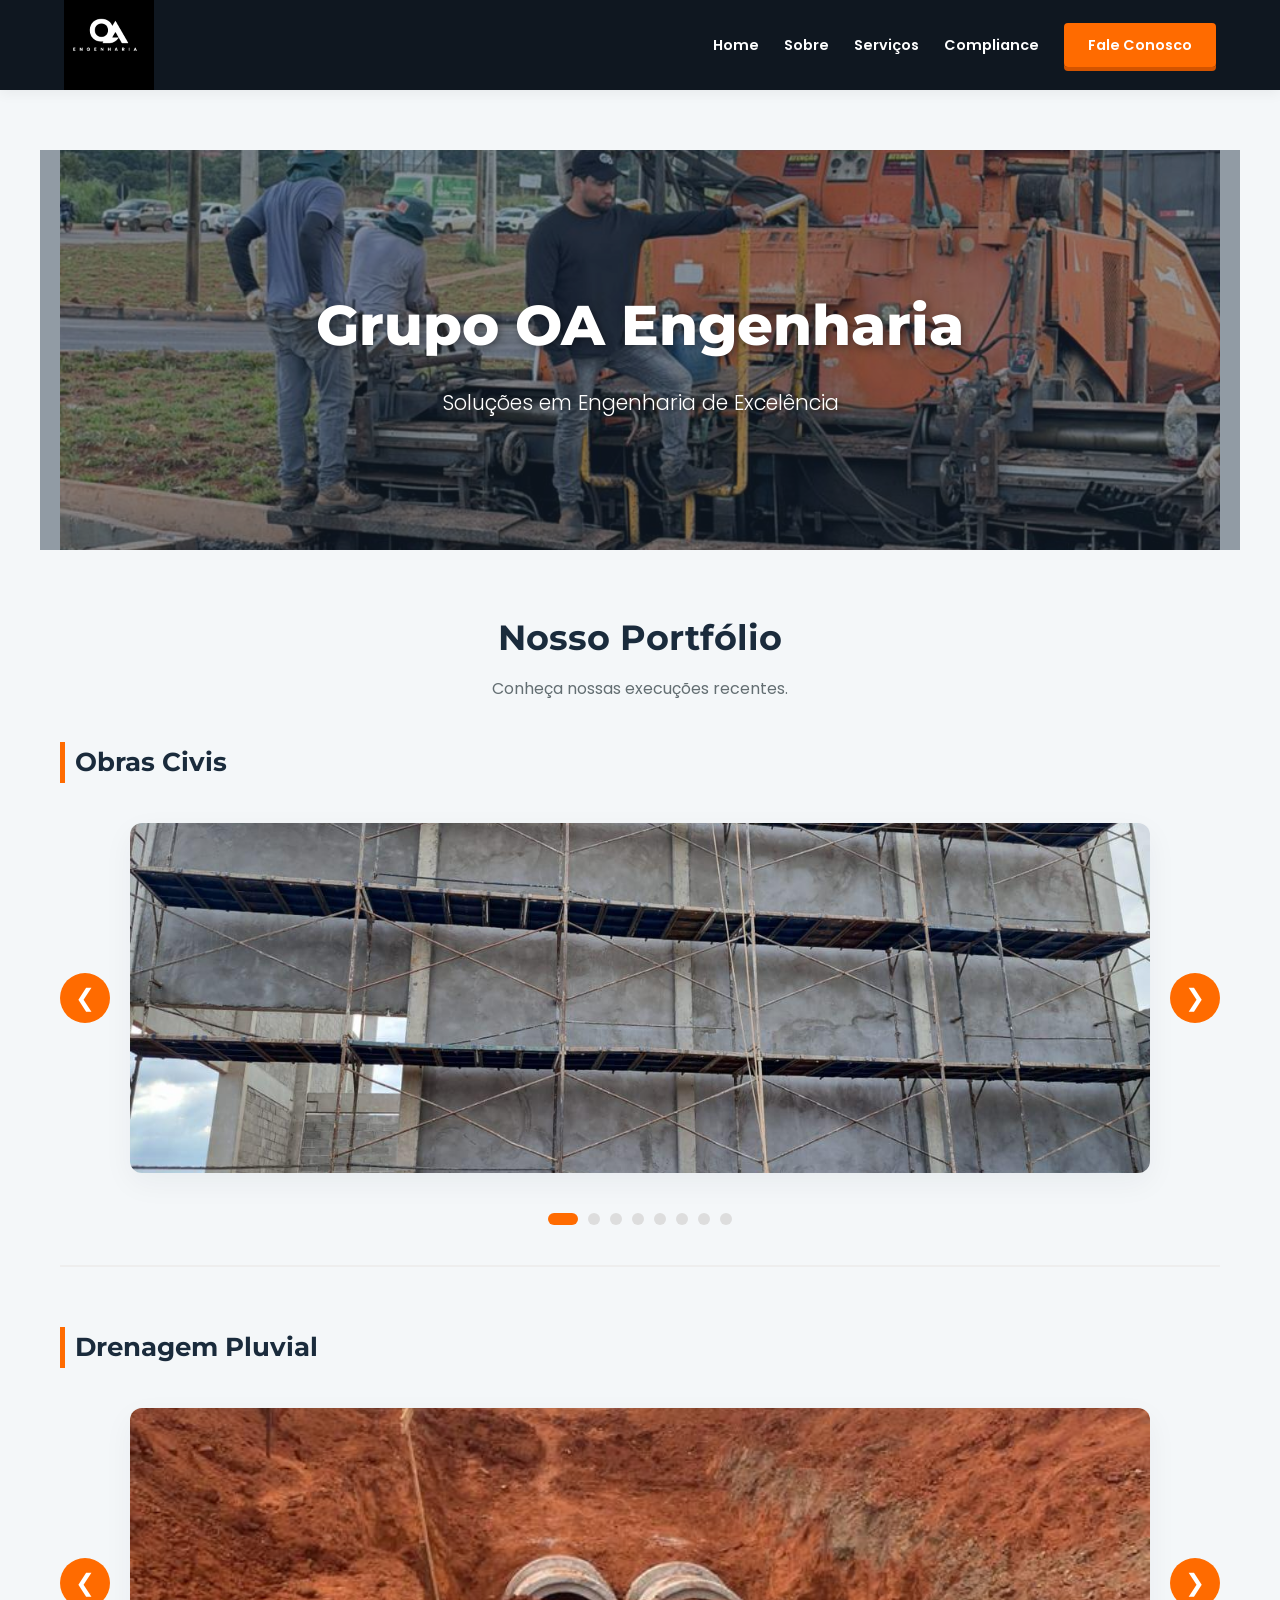
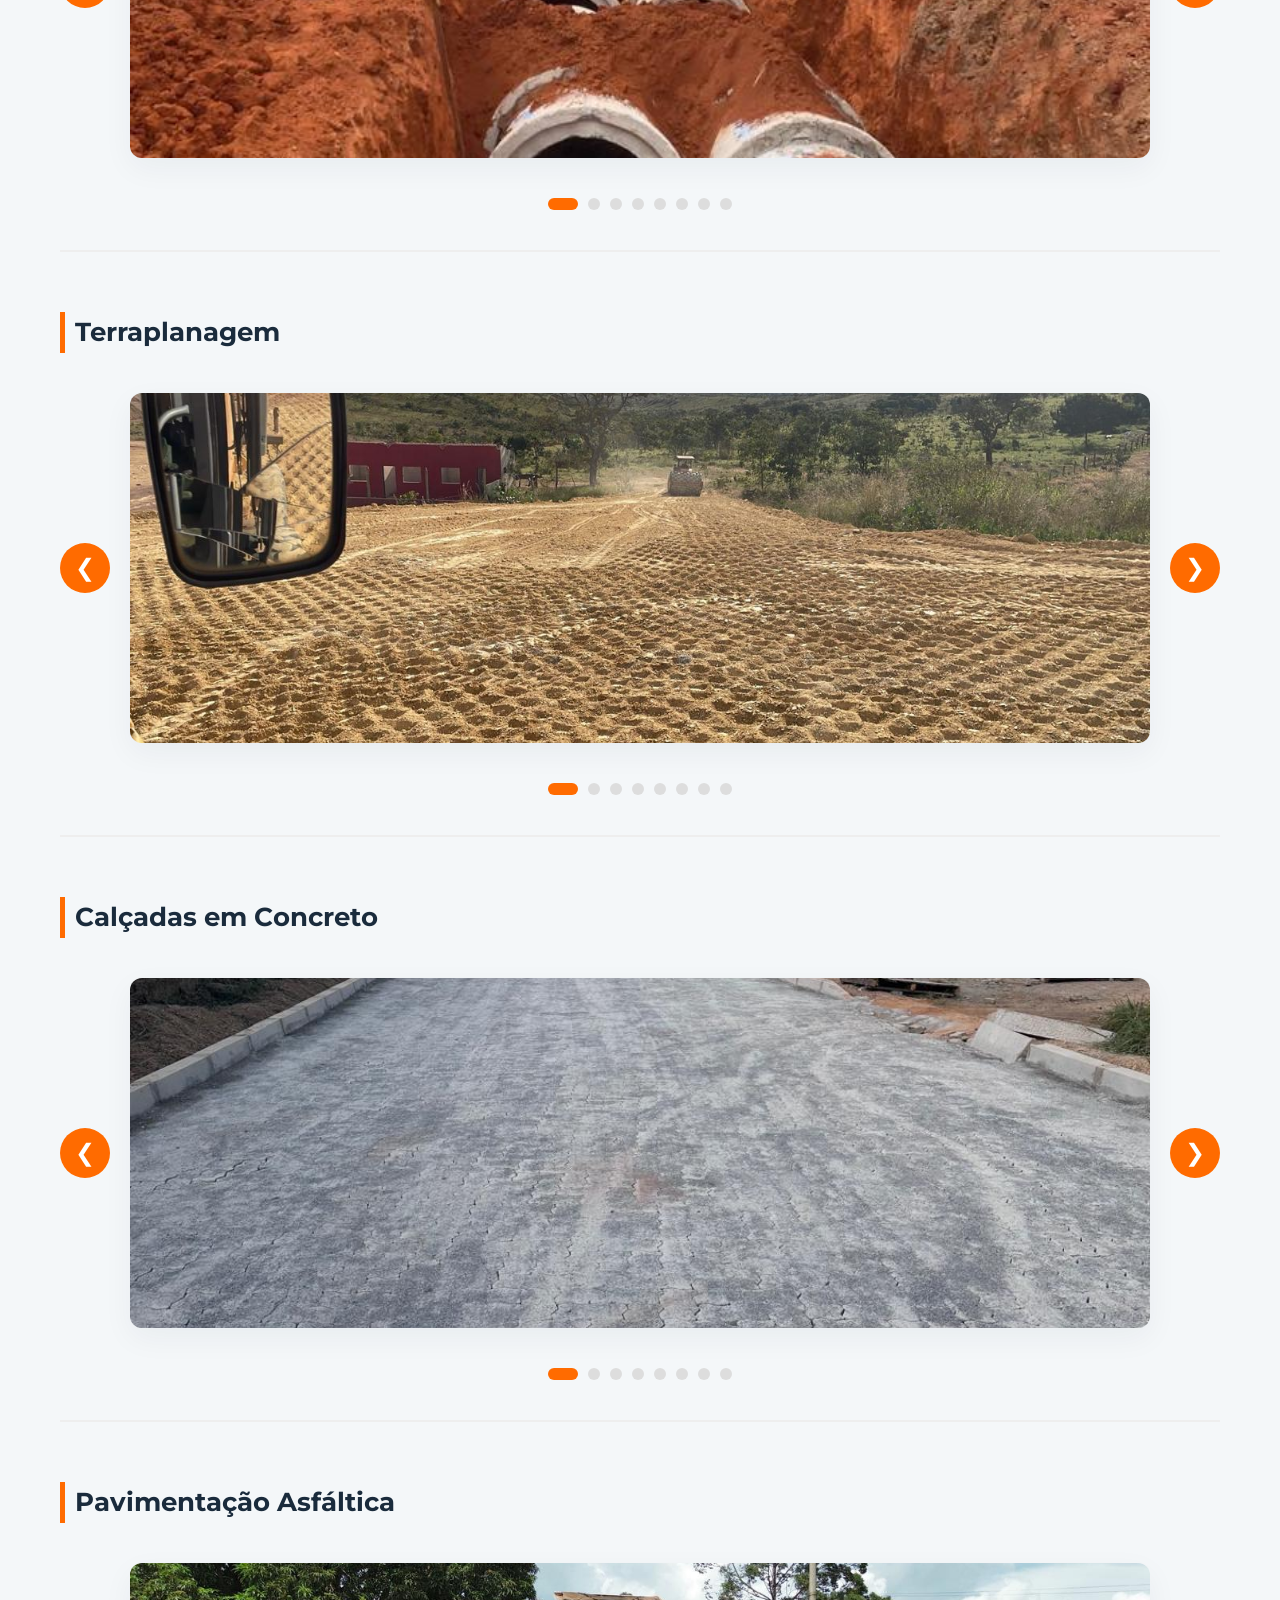
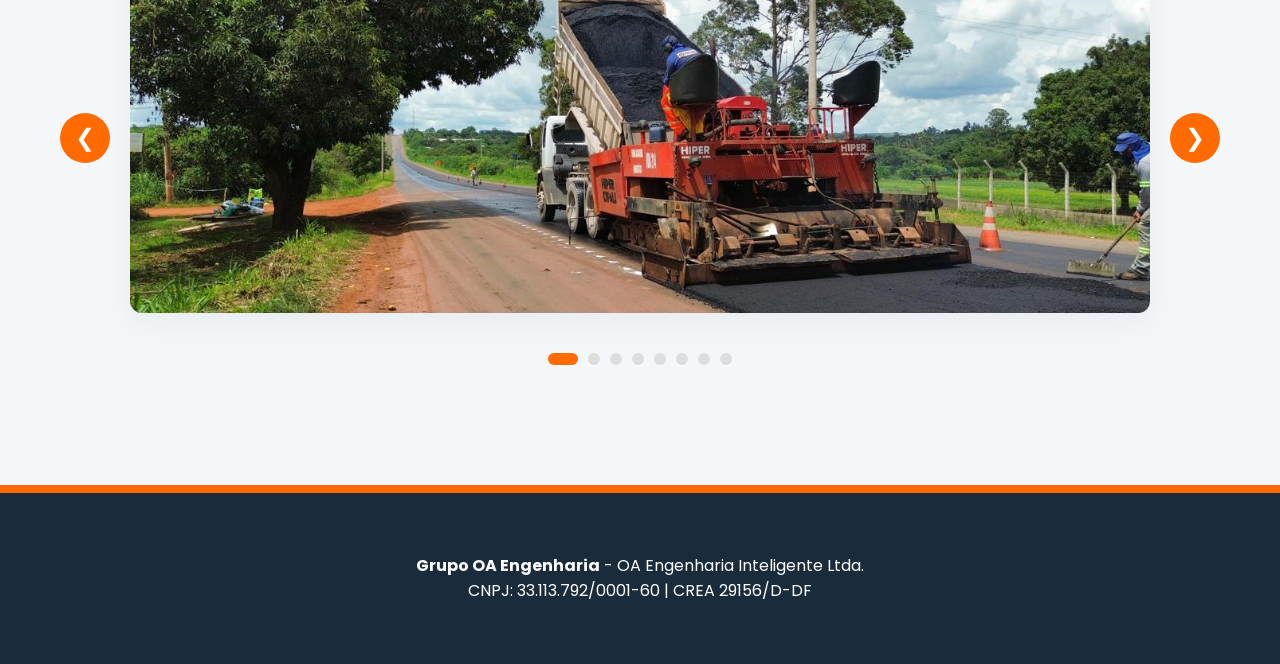
==== commit 7e666d51: "ajustes" ====
--- a/index.html
+++ b/index.html
@@ -3,17 +3,18 @@
 <head>
   <meta charset="UTF-8">
   <meta name="viewport" content="width=device-width, initial-scale=1.0">
-  <title>Portfólio de Obras Técnicas | Grupo OA Engenharia</title>
+  <title>Portfólio de Obras Técnicas | Grupo OA Engenharia Inteligente LTDA</title>
   <link rel="stylesheet" href="css/style.css">
 </head>
 <body>
 
 <header>
   <nav>
-    <div class="logo">
-      <span class="logo-box">OA</span> Grupo OA Engenharia
-    </div>
+    
 
+<div class="logo">
+    <img src="img/LOGO.jpeg" alt="Logo OA">
+</div>
     <ul class="nav-links">
       <li><a href="index.html">Home</a></li>
       <li><a href="sobre.html">Sobre</a></li>
@@ -33,7 +34,7 @@
 
 <!-- BANNER -->
 <section class="banner">
-  <img src="img/banner.jpeg" alt="Grupo CB Engenharia">
+  <img src="img/banner.jpeg" alt="Grupo OA Engenharia">
   <div class="banner-overlay">
     <h1>Grupo OA Engenharia</h1>
     <p>Soluções em Engenharia de Excelência</p>
--- a/css/style.css
+++ b/css/style.css
@@ -32,7 +32,7 @@
 
 /* 4. Header & Navegação */
 header {
-    background: var(--white);
+    background: #0f1720; /* quase preto */
     box-shadow: 0 4px 12px rgba(0,0,0,0.05);
     position: sticky;
     top: 0;
@@ -53,41 +53,28 @@
 .logo {
     display: flex;
     align-items: center;
-    gap: 12px;
-    font-family: 'Montserrat', sans-serif;
-    text-transform: uppercase;
-    text-decoration: none;
-}
-
-.logo-box {
-    background: var(--primary);
+}
+
+.logo img {
+    filter: contrast(1.1);
+    height: 90px;   /* antes era 80px */
+    width: auto;
+    object-fit: contain;
+}
+
+
+.logo-text strong {
+    color: white;
+    font-size: 1.1rem;
+    font-weight: 800;
+}
+
+.logo-text span {
     color: var(--secondary);
-    width: 50px;
-    height: 50px;
-    display: flex;
-    align-items: center;
-    justify-content: center;
-    font-size: 1.4rem;
-    font-weight: 800;
-    border-radius: 4px;
-    border-right: 4px solid var(--secondary);
-}
-
-.logo-text {
-    line-height: 1.1;
-    color: var(--primary);
-    font-weight: 800;
-    font-size: 1.3rem;
-    letter-spacing: -1px;
-}
-
-.logo-text span {
-    display: block;
-    font-size: 0.75rem;
-    font-weight: 400;
+    font-size: 0.7rem;
     letter-spacing: 2px;
-    color: var(--secondary);
-}
+}
+
 
 /* Menu */
 .nav-links {
@@ -99,7 +86,7 @@
 
 .nav-links a {
     text-decoration: none;
-    color: var(--primary);
+    color: white;
     font-weight: 600;
     font-size: 0.9rem;
     transition: var(--transition);
@@ -320,10 +307,8 @@
 .banner {
     position: relative;
     width: 100%;
-    height: 500px;
+    height: 350px; /* menor e mais elegante */
     overflow: hidden;
-    margin-top: -90px;
-    padding-top: 90px;
 }
 
 .banner img {
@@ -339,7 +324,7 @@
     left: 0;
     width: 100%;
     height: 100%;
-    background: rgba(26, 43, 60, 0.5);
+    background: rgba(15, 23, 32, 0.65); /* escurece mais */
     display: flex;
     flex-direction: column;
     justify-content: center;
@@ -351,7 +336,7 @@
 
 .banner-overlay h1 {
     font-family: 'Montserrat', sans-serif;
-    font-size: 3.5rem;
+    font-size: 8rem;
     font-weight: 800;
     margin-bottom: 15px;
     text-shadow: 2px 2px 8px rgba(0, 0, 0, 0.3);
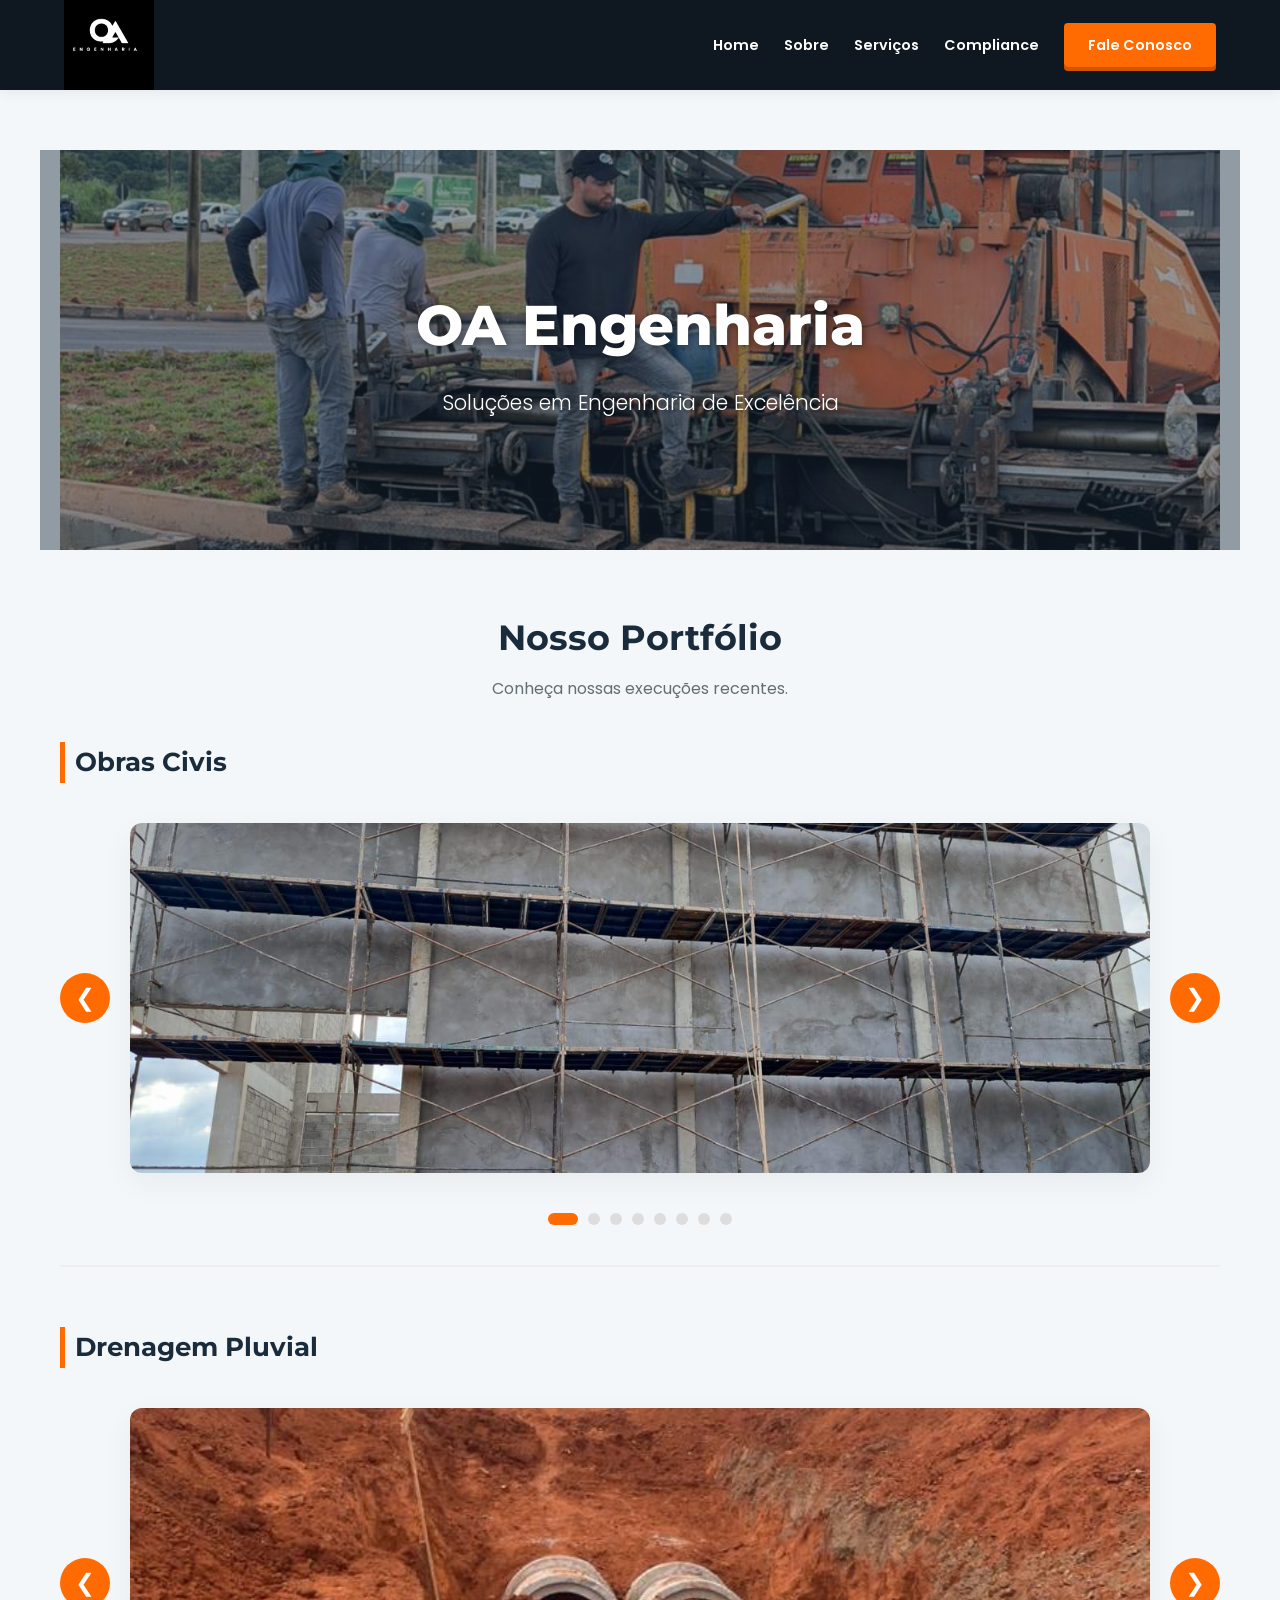
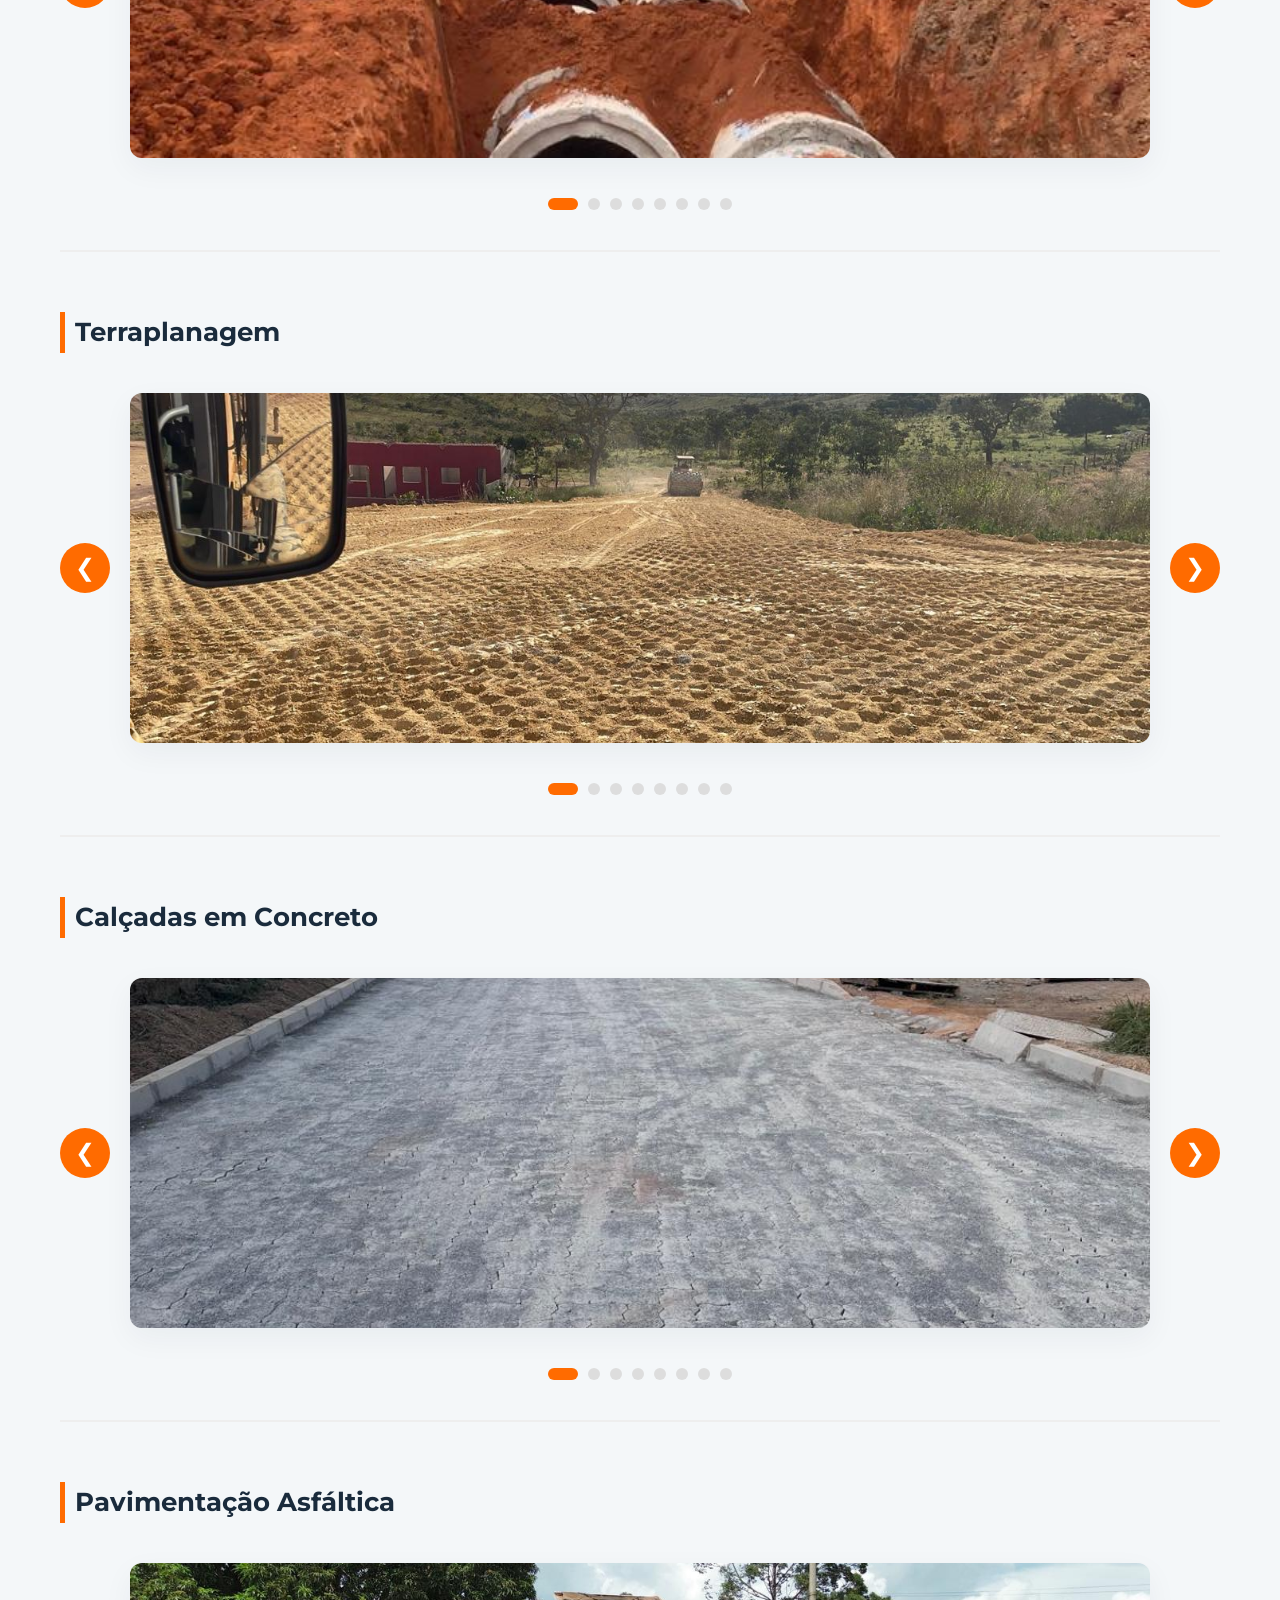
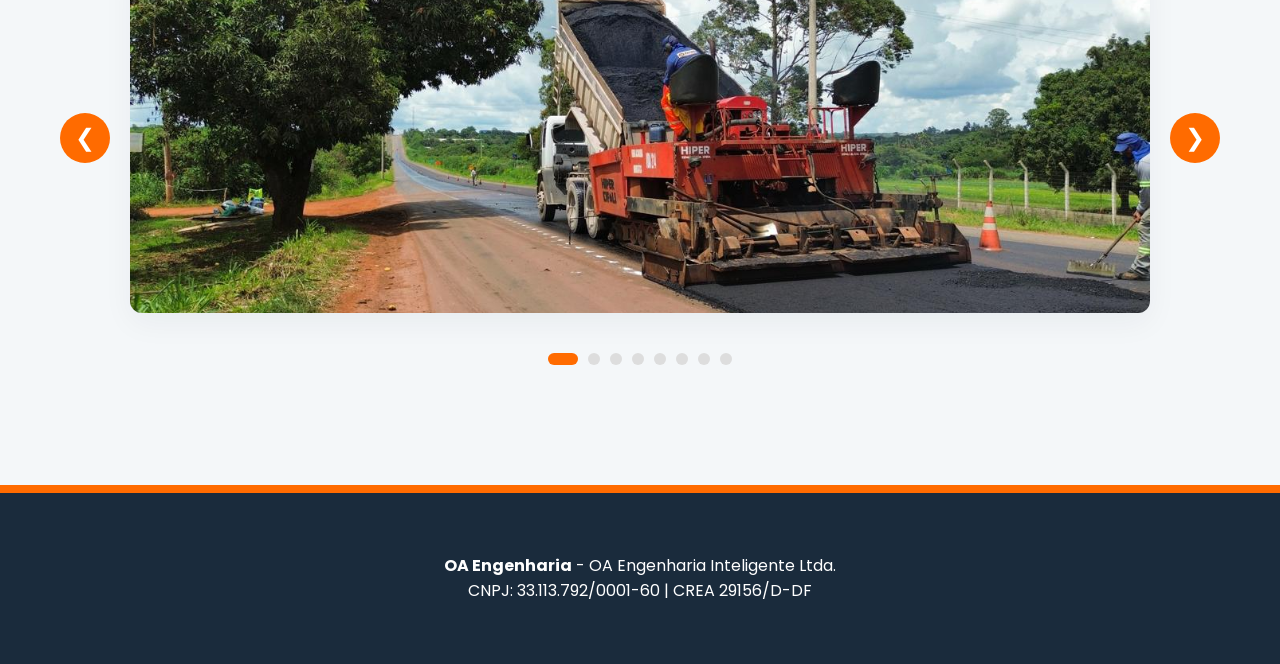
==== commit 01543fd2: "ajustes" ====
--- a/index.html
+++ b/index.html
@@ -3,7 +3,7 @@
 <head>
   <meta charset="UTF-8">
   <meta name="viewport" content="width=device-width, initial-scale=1.0">
-  <title>Portfólio de Obras Técnicas | Grupo OA Engenharia Inteligente LTDA</title>
+  <title>Portfólio de Obras Técnicas | OA Engenharia Inteligente LTDA</title>
   <link rel="stylesheet" href="css/style.css">
 </head>
 <body>
@@ -34,9 +34,9 @@
 
 <!-- BANNER -->
 <section class="banner">
-  <img src="img/banner.jpeg" alt="Grupo OA Engenharia">
+  <img src="img/banner.jpeg" alt="OA Engenharia">
   <div class="banner-overlay">
-    <h1>Grupo OA Engenharia</h1>
+    <h1>OA Engenharia</h1>
     <p>Soluções em Engenharia de Excelência</p>
   </div>
 </section>
@@ -157,7 +157,7 @@
 </section>
 
 <footer>
-  <p><strong>Grupo OA Engenharia</strong> - OA Engenharia Inteligente Ltda.</p>
+  <p><strong>OA Engenharia</strong> - OA Engenharia Inteligente Ltda.</p>
   <p>CNPJ: 33.113.792/0001-60 | CREA 29156/D-DF</p>
 </footer>
 
--- a/css/style.css
+++ b/css/style.css
@@ -265,8 +265,15 @@
 
 /* 10. Responsividade */
 .hamburger { display: none; cursor: pointer; flex-direction: column; gap: 6px; }
-.hamburger span { width: 30px; height: 3px; background: var(--primary); border-radius: 2px; }
-
+.hamburger span {
+    width: 30px;
+    height: 3px;
+    background: white; /* deixa visível no fundo escuro */
+    border-radius: 2px;
+}
+.hamburger {
+    padding: 8px;
+}
 @media (max-width: 992px) {
     .hamburger { display: flex; }
     .nav-links {
@@ -281,6 +288,10 @@
         box-shadow: 0 10px 20px rgba(0,0,0,0.1);
         z-index: 100;
     }
+    
+.nav-links a {
+    color: var(--primary); /* texto escuro no mobile */
+}
     .nav-links.active { display: flex; }
 }
 
@@ -579,3 +590,22 @@
         font-size: 1.3rem;
     }
 }
+@media (max-width: 992px) {
+
+    .nav-links {
+        background: white !important;  /* garante fundo branco */
+    }
+
+    .nav-links a {
+        color: #1A2B3C !important; /* força texto escuro */
+        font-size: 1.1rem;
+    }
+
+    .nav-links a::after {
+        background-color: #FF6B00;
+    }
+
+    .cta-nav {
+        color: white !important; /* mantém botão laranja */
+    }
+}
